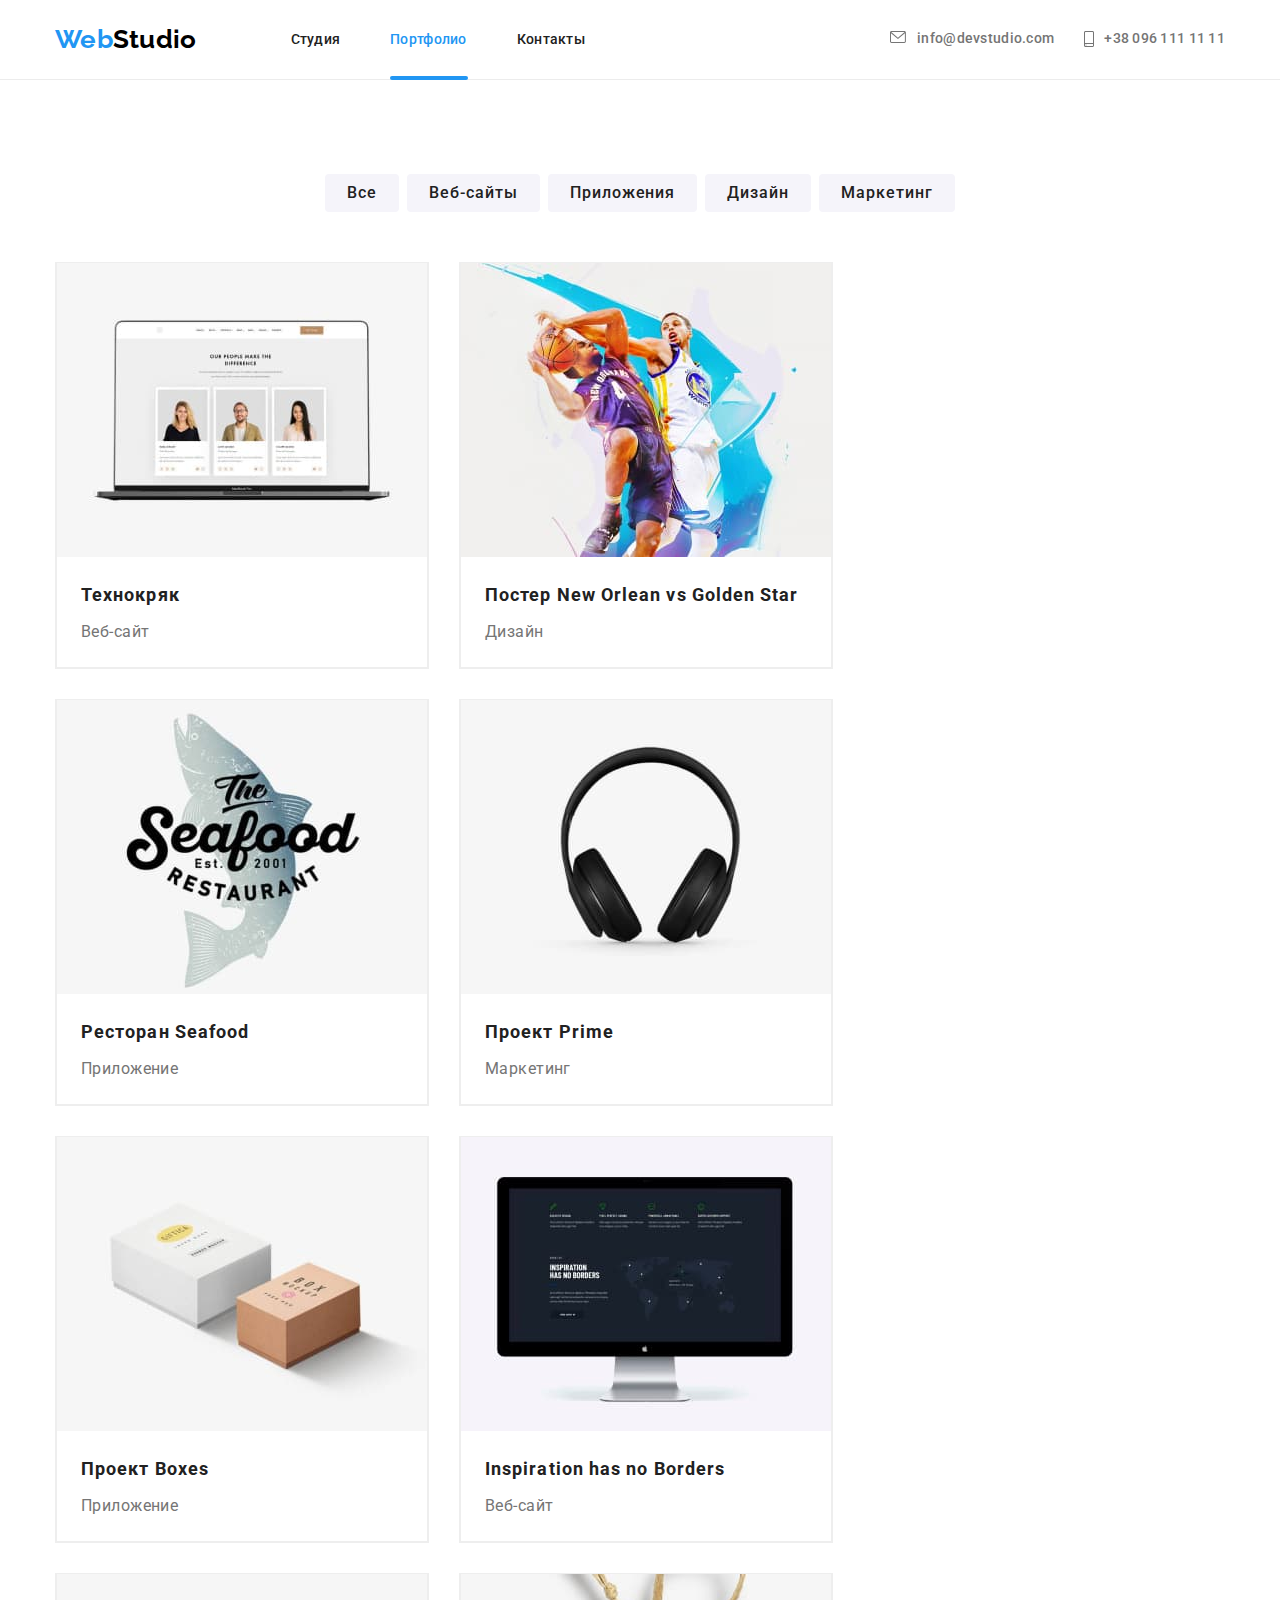
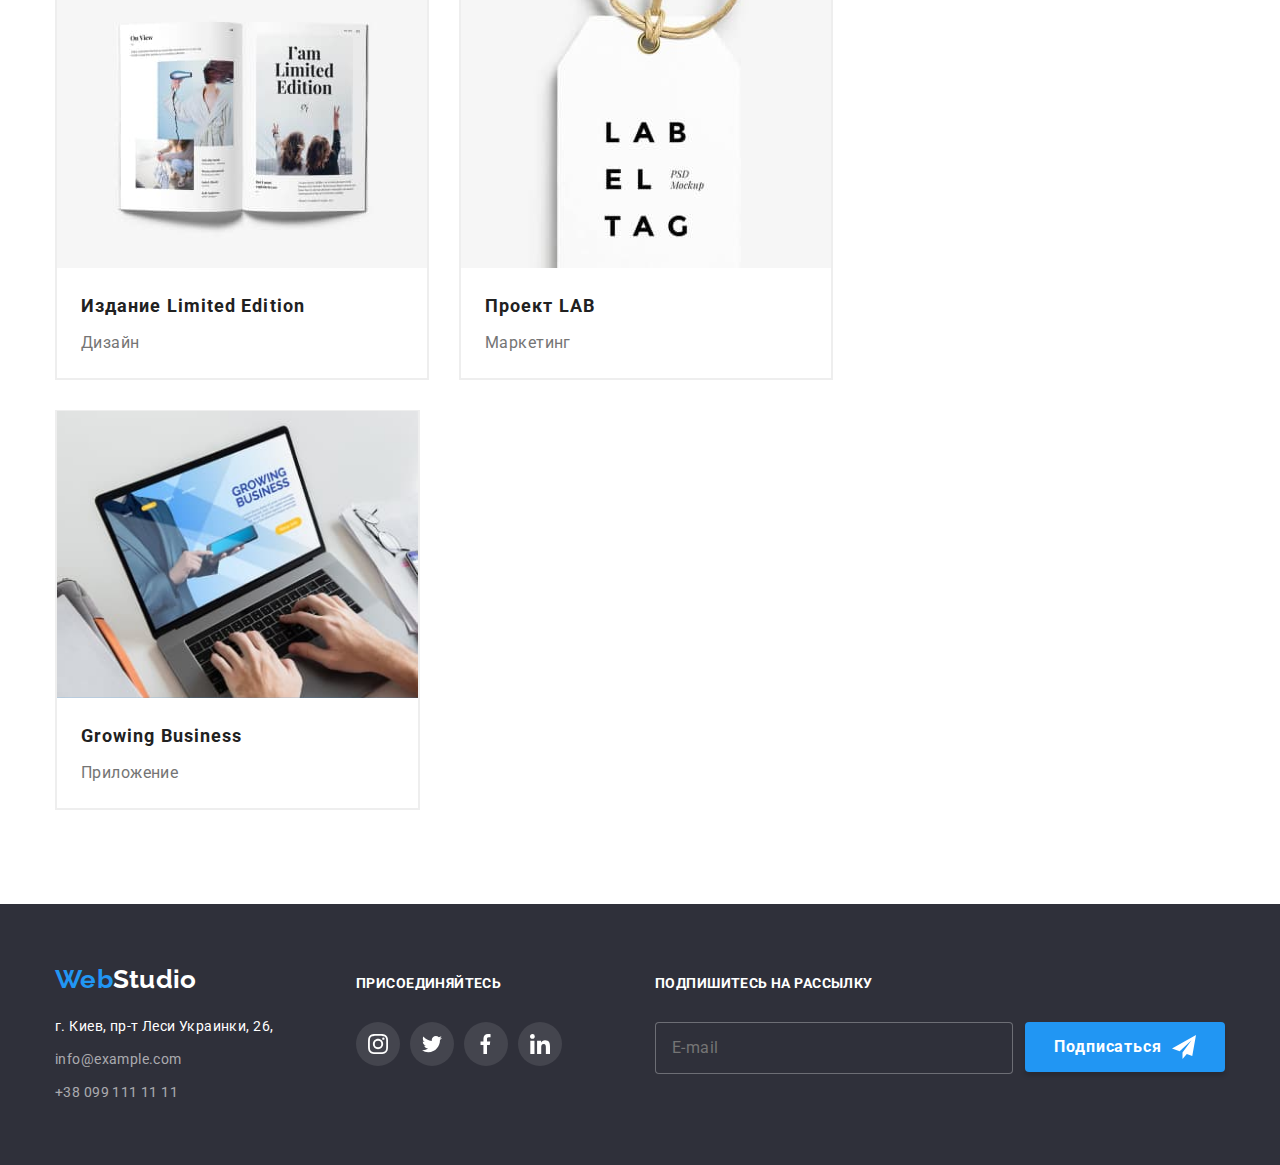
==== portfolio.html @ 6a8f2442 "HW7" ====
<!DOCTYPE html>
<html lang="ru">
  <head>
    <meta charset="UTF-8" />
    <meta http-equiv="X-UA-Compatible" content="IE=edge" />
    <meta name="viewport" content="width=device-width, initial-scale=1.0" />
    <title>Porfolio</title>
    <link rel="preconnect" href="https://fonts.gstatic.com" />
    <link
      href="https://fonts.googleapis.com/css2?family=Raleway:wght@700&family=Roboto:wght@400;500;700;900&display=swap"
      rel="stylesheet"
    />
    <link
      href="https://cdnjs.cloudflare.com/ajax/libs/modern-normalize/1.0.0/modern-normalize.min.css"
      rel="stylesheet"
    />
    <link rel="stylesheet" href="./css/style.css" />
  </head>
  <body>
    <!--шапка-->
    <header class="head">
      <div class="container main-nav">
        <nav class="nav">
          <a href="index.html" class="link">
            <span class="link-web">Web</span
            ><span class="link-studio">Studio</span></a
          >
          <ul class="site-nav">
            <li class="item">
              <a href="./index.html" class="list-link">Студия</a>
            </li>
            <li class="item">
              <a href="./portfolio.html" class="list-link current decor-portfolio">Портфолио</a>
            </li>
            <li class="item"><a href="" class="list-link">Контакты</a></li>
          </ul>
        </nav>
        <ul class="list-connection">
          <li class="list-item">
            <a href="mailto:info@devstudio.com" class="list-mail"
              ><svg class="icon-mail" width="16" height="12">
                <use href="./img/icons.svg#icon-mail"></use>
                </svg>info@devstudio.com
            </a>
          </li>
          <li class="list-item">
            <a href="tel:+380961111111" class="list-tel">
              <svg class="icon-tel" width="10" height="16">
                <use href="./img/icons.svg#icon-tel"></use>
              </svg>
              +38 096 111 11 11</a
            >
          </li>
        </ul>
      </div>
    </header>

    <main>
      <!--Услуги-->
      <section class="portfolio">
        <div class="container buttons">
          <h1 class="visually-hidden">Перечень услуг</h1>
          <ul class="portfolio-list">
            <li class="portfolio-button">
              <button type="button" class="button secondary">Все</button>
            </li>
            <li class="portfolio-button">
              <button type="button" class="button secondary">Веб-сайты</button>
            </li>
            <li class="portfolio-button">
              <button type="button" class="button secondary">Приложения</button>
            </li>
            <li class="portfolio-button">
              <button type="button" class="button secondary">Дизайн</button>
            </li>
            <li class="portfolio-button">
              <button type="button" class="button secondary">Маркетинг</button>
            </li>
          </ul>

          <h1 class="visually-hidden">Портфолио работ</h1>
          <ul class="portfolio-gallery">
            <li class="portfolio-img">
              <article class="portfolio-thumb magic">
                <div class="img-thumb">
                  <a  href="">
                    
                  <div class="overlay">
                  <p class="magic-text">Технокряк это современная площадка распространения коронавируса. Компании используют эту платформу для цифрового шпионажа и атак на защищённые сервера конкурентов.</p>
                </div>
                
                    <img
                      src="./img_portfolio/img.jpg"
                      width="370"
                      height="294"
                      alt="Технокряк"
                    />
                  </div>   
                <div class="img-content">
                  <h2 class="portfolio-title">Технокряк</h2>
                  <p class="portfolio-text">Веб-сайт</p>
                </div>
                </a>
                
              </article>
            </li>

            <li class="portfolio-img">
              <article class="portfolio-thumb magic">
                <div class="img-thumb">
                  <a href="">
                    <div class="overlay">
                    <p class="magic-text">Технокряк это современная площадка распространения коронавируса. Компании используют эту платформу для цифрового шпионажа и атак на защищённые сервера конкурентов.</p>
                  </div>
                  
                    <img
                      src="./img_portfolio/Group1.jpg"
                      width="370"
                      height="294"
                      alt="Постер New Orlean vs Golden Star"
                  />
                </div>

                <div class="img-content">
                  <h2 class="portfolio-title">
                    Постер New Orlean vs Golden Star
                  </h2>
                  <p class="portfolio-text">Дизайн</p>
                </div>
              </a>
              </article>
            </li>

            <li class="portfolio-img">
              <article class="portfolio-thumb magic">
                <div class="img-thumb">
                  <a href=""
                    >
                  <div class="overlay">
                    <p class="magic-text">Технокряк это современная площадка распространения коронавируса. Компании используют эту платформу для цифрового шпионажа и атак на защищённые сервера конкурентов.</p>
                  </div>
                  <img
                      src="./img_portfolio/Group2.jpg"
                      width="370"
                      height="294"
                      alt="Ресторан Seafood"
                  />
                </div>

                <div class="img-content">
                  <h2 class="portfolio-title">Ресторан Seafood</h2>
                  <p class="portfolio-text">Приложение</p>
                </div>
              </a>
              </article>
            </li>

            <li class="portfolio-img">
              <article class="portfolio-thumb magic">
                <div class="img-thumb">
                  <a href=""
                    >
                  <div class="overlay">
                    <p class="magic-text">Технокряк это современная площадка распространения коронавируса. Компании используют эту платформу для цифрового шпионажа и атак на защищённые сервера конкурентов.</p>
                  </div>
                  <img
                      src="./img_portfolio/Group3.jpg"
                      width="370"
                      height="294"
                      alt="Проект Prime"
                  />
                </div>

                <div class="img-content">
                  <h2 class="portfolio-title">Проект Prime</h2>
                  <p class="portfolio-text">Маркетинг</p>
                </div>
              </a>
              </article>
            </li>

            <li class="portfolio-img">
              <article class="portfolio-thumb magic">
                <div class="img-thumb">
                  <a href=""
                    >
                  <div class="overlay">
                    <p class="magic-text">Технокряк это современная площадка распространения коронавируса. Компании используют эту платформу для цифрового шпионажа и атак на защищённые сервера конкурентов.</p>
                  </div>
                  <img
                      src="./img_portfolio/Group4.jpg"
                      width="370"
                      height="294"
                      alt="Проект Boxes"
                  />
                </div>

                <div class="img-content">
                  <h2 class="portfolio-title">Проект Boxes</h2>
                  <p class="portfolio-text">Приложение</p>
                </div>
              </a>
              </article>
            </li>

            <li class="portfolio-img">
              <article class="portfolio-thumb magic">
                <div class="img-thumb">
                  <a href=""
                    >
                  <div class="overlay">
                    <p class="magic-text">Технокряк это современная площадка распространения коронавируса. Компании используют эту платформу для цифрового шпионажа и атак на защищённые сервера конкурентов.</p>
                  </div>
                  <img
                      src="./img_portfolio/Group5.jpg"
                      width="370"
                      height="294"
                      alt="Inspiration has no Borders"
                  />
                </div>

                <div class="img-content">
                  <h2 class="portfolio-title">Inspiration has no Borders</h2>
                  <p class="portfolio-text">Веб-сайт</p>
                </div>
              </a>
              </article>
            </li>

            <li class="portfolio-img">
              <article class="portfolio-thumb magic">
                <div class="img-thumb">
                  <a href=""
                    >
                  <div class="overlay">
                    <p class="magic-text">Технокряк это современная площадка распространения коронавируса. Компании используют эту платформу для цифрового шпионажа и атак на защищённые сервера конкурентов.</p>
                  </div>
                  <img
                      src="./img_portfolio/Group6.jpg"
                      width="370"
                      height="294"
                      alt="Издание Limited Edition"
                  />
                </div>

                <div class="img-content">
                  <h2 class="portfolio-title">Издание Limited Edition</h2>
                  <p class="portfolio-text">Дизайн</p>
                </div>
              </a>
              </article>
            </li>

            <li class="portfolio-img">
              <article class="portfolio-thumb magic">
                <div class="img-thumb">
                  <a href=""
                    >
                  <div class="overlay">
                    <p class="magic-text">Технокряк это современная площадка распространения коронавируса. Компании используют эту платформу для цифрового шпионажа и атак на защищённые сервера конкурентов.</p>
                  </div>
                  <img
                      src="./img_portfolio/Group7.jpg"
                      width="370"
                      height="294"
                      alt="Проект LAB"
                  />
                </div>

                <div class="img-content">
                  <h2 class="portfolio-title">Проект LAB</h2>
                  <p class="portfolio-text">Маркетинг</p>
                </div>
              </a>
              </article>
            </li>

            <li class="portfolio-img">
              <article class="portfolio-thumb magic">
                <div class="img-thumb">
                  <a href=""
                    >
                  <div class="overlay">
                    <p class="magic-text">Технокряк это современная площадка распространения коронавируса. Компании используют эту платформу для цифрового шпионажа и атак на защищённые сервера конкурентов.</p>
                  </div>
                  <img
                      src="./img_portfolio/Group8.jpg"
                      width="361"
                      height="294"
                      alt="Growing Busines"
                  />
                </div>

                <div class="img-content">
                  <h2 class="portfolio-title">Growing Business</h2>
                  <p class="portfolio-text">Приложение</p>
                </div>
              </a>
              </article>
            </li>
          </ul>
        </div>
      </section>
    </main>

    <!--Подвал-->
    <footer class="footer-block">
      <div class="container container-items">
        <div class="adress-container">
          <a href="index.html" class="footer-link"
            ><span class="link-web">Web</span
            ><span class="studio-link">Studio</span></a
          >
          <address class="studio-adress">
            <a href="https://goo.gl/maps/t3vYdP8dUAn3NgiE9" class="location"
              >г. Киев, пр-т Леси Украинки, 26,</a
            >
            <ul class="footer-list">
              <li>
                <a href="mailto:info@example.com" class="mail-list"
                  >info@example.com</a
                >
              </li>
              <li>
                <a href="tel:+380991111111" class="tel-list"
                  >+38 099 111 11 11</a
                >
              </li>
            </ul>
          </address>
        </div>

        <div class="footer-tale">
          <p class="footer-titel">присоединяйтесь</p>
          <ul class="social-footer">
            <li class="footer-item">
              <a
                href=""
                aria-label="Instagram"
                target="_blank"
                rel="nooconer norefferer"
                class="footer-icon"
              >
                <svg class="icon-f">
                  <use href="./img/icons.svg#icon-instagram"></use>
                </svg>
              </a>
            </li>
            <li class="footer-item">
              <a
                href=""
                aria-label="Twitter"
                target="_blank"
                rel="noopener norefferer"
                class="footer-icon"
              >
                <svg class="icon-f">
                  <use href="./img/icons.svg#icon-twitter"></use>
                </svg>
              </a>
            </li>
            <li class="footer-item">
              <a
                href=""
                aria-label="Facebook"
                target="_blank"
                rel="noopener norefferer"
                class="footer-icon"
              >
                <svg class="icon-f">
                  <use href="./img/icons.svg#icon-fb"></use>
                </svg>
              </a>
            </li>
            <li class="footer-item">
              <a
                href=""
                aria-label="Linkedin"
                target="_blank"
                rel="noopener norefferer"
                class="footer-icon"
              >
                <svg class="icon-f">
                  <use href="./img/icons.svg#icon-linkedin"></use>
                </svg>
              </a>
            </li>
          </ul>
        </div>

        <div class="subscription">
          <form>
            <p class="footer-titel">Подпишитесь на рассылку</p>
            <div class="label-footer">
              <label>
                <input
                  class="email-type"
                  type="email"
                  name="email"
                  placeholder="E-mail"
                />
              </label>

              <button type="button" class="subscription-button">
                Подписаться
                <svg class="subscription-icon" width="24" height="24">
                  <use href="./img/icons.svg#icon-send"></use>
                </svg>
              </button>
            </div>
          </form>
        </div>
      </div>
    </footer>
  </body>
</html>
---- css/style.css ----
/*основной цвет: #757575 */
/*вторичный цвет: #212121 */
/*акцент: #2196f3 */
/*белый: #fff */
/*основной цвет фона: #e5e5e5 */
/*вторичный цвет фона: #F5F4FA */
/*цвет логотипа: #000 */
/* фон секции героя: #2F303A */
/* цвет граниы хедера: #ECECEC */
/* цвет рамочки подписи в порфолио: #EEEEEE */
/* прозрачный цвет фона: #C4C4C4 */
/* цвет иконок шапки: #757575 */
/* фон иконок: #F5F4FA */
/* цвет иконок: #AFB1B8 */
/* фон для новой задачи */

:root {
  --primary-text-color: #757575;
  --title-text-color: #212121;
  --accent-color: #2196f3;
  --primary-white-color: #fff;
  --primary-bg-color: #e5e5e5;
  --secondary-bg-color: #f5f4fa;
  --logo-color: #000;
  --hero-bg-color: #2f303a;
  --header-border-color: #ececec;
  --portfolio-border-color: #eeeeee;
  --hero-bg-alfa-color: #c4c4c4;
  --icon-color-header: #757575;
  --icon-bg-color: #f5f4fa;
  --icon-color: #afb1b8;
  --bg-hero-second: #c4c4c4;
}

/* основные */

html {
  box-sizing: inherit;
}

*,
*::before,
*::after {
  box-sizing: border-box;
}

body {
  font-family: "Roboto", sans-serif;
  font-weight: 400;
  font-size: 14px;
  line-height: 1.71;
  letter-spacing: 0.03em;
  color: var(--primary-text-color);
}

ul {
  margin: 0;
  padding: 0;
  list-style: none;
}

a {
  text-decoration: none;
}

h1,
h2,
h3,
p {
  margin: 0;
  padding: 0;
}

img {
  display: block;
  max-width: 100%;
  height: auto;
}

.container {
  width: 1200px;
  margin-left: auto;
  margin-right: auto;
  padding-left: 15px;
  padding-right: 15px;
  /* outline: 2px solid purple; */
}

.item .list-link {
  padding-left: 0;
}

.list-link {
  padding: 32px 0;
  color: inherit;
  font-weight: 500;
  line-height: 1.14;
  letter-spacing: 0.02em;
  color: var(--title-text-color);
  transition-duration: 250ms;
  transition-timing-function: cubic-bezier(0.4, 0, 0.2, 1);
}

.site-nav .item + .item {
  margin-left: 50px;
}

.link {
  color: inherit;
  font-weight: 500;
  line-height: 1.14;
  letter-spacing: 0.02em;
  color: var(--title-text-color);
  display: inline-block;
  padding: 24px 0;
  margin-right: 94px;
}

.site-nav {
  display: flex;
  align-items: center;
}

.list-connection {
  display: inline-flex;
  margin-left: auto;
  align-items: center;
}

.button {
  font-weight: 700;
  font-size: 16px;
  line-height: 1.87;
  letter-spacing: 0.06em;
  color: var(--primary-white-color);
  background-color: var(--accent-color);
  cursor: pointer;
}

/* шапка */

.head {
  border-bottom: 1px solid var(--header-border-color);
  background-color: var(--primary-white-color);
}

.main-nav {
  display: flex;
  align-items: center;
}

.nav {
  display: flex;
}

.link-web {
  font-family: "Raleway", sans-serif;
  font-weight: 700;
  font-size: 26px;
  line-height: 1.19;
  color: var(--accent-color);
}

.link-studio {
  font-family: "Raleway", sans-serif;
  font-weight: 700;
  font-size: 26px;
  line-height: 1.19;
  color: var(--logo-color);
}

.studio-link {
  font-family: "Raleway", sans-serif;
  font-weight: 700;
  font-size: 26px;
  line-height: 1.19;
  color: var(--primary-white-color);
}

.list-item a:hover,
.list-item a:focus,
.list-item a:hover,
.list-item a:focus,
.list-connection :hover .icon-mail,
.list-connection :focus .icon-mail,
.list-connection :hover .icon-tel,
.list-connection :focus .icon-tel,
.site-nav a:hover,
.site-nav a:focus,
.studio-adress :hover,
.studio-adress :focus,
.footer-link a:hover,
.footer-link a:focus,
.footer-list a:hover,
.footer-list a:focus {
  color: var(--accent-color);
  fill: currentColor;
}

.site-nav .current {
  color: var(--accent-color);
  position: relative;
}

.decor::after {
  display: block;
  content: "";
  width: 48px;
  height: 4px;
  border-radius: 2px;
  background-color: currentColor;
  position: absolute;
  top: 77px;
}

.list-item {
  align-items: center;
  display: inline-flex;
}

.icon-mail {
  margin-right: 11px;
  fill: var(--icon-color-header);
  justify-content: center;
  transition-duration: 250ms;
  transition-timing-function: cubic-bezier(0.4, 0, 0.2, 1);
}

.icon-tel {
  margin-left: 30px;
  margin-right: 10px;
  fill: var(--icon-color-header);
  justify-content: center;
  transition-duration: 250ms;
  transition-timing-function: cubic-bezier(0.4, 0, 0.2, 1);
}

.list-mail,
.list-tel {
  font-weight: 500;
  line-height: 1.14;
  letter-spacing: 0.02em;
  color: var(--primary-text-color);
  display: flex;
  transition-duration: 250ms;
  transition-timing-function: cubic-bezier(0.4, 0, 0.2, 1);
}

/* герой */

.decision {
  margin: auto;
  text-align: center;
  padding-bottom: 200px;
  padding-top: 200px;
  max-width: 1600px;
}

.hero-foto {
  background-image: linear-gradient(
      rgba(47, 48, 58, 0.4),
      rgba(47, 48, 58, 0.4)
    ),
    url(../img/hero.png);
  background-repeat: no-repeat;
  background-position: center;
  background-size: cover;
  background-color: var(--bg-hero-second);
}

.hero-titel {
  font-size: 44px;
  line-height: 1.36;
  letter-spacing: 0.06em;
  text-transform: uppercase;
  color: var(--primary-white-color);
  font-weight: 900;
  margin-bottom: 30px;
  max-width: 696px;
  margin-left: auto;
  margin-right: auto;
}

.primary {
  display: inline-block;
  border-radius: 4px;
  min-width: 200px;
  padding: 10px 32px;
  border: none;
}

/* Наши положительные качества*/

section {
  padding-bottom: 94px;
  padding-top: 94px;
}

.punct-image {
  width: 70px;
  height: 70px;
}

.image-box {
  margin-bottom: 30px;
  width: 270px;
  height: 120px;
  background-color: var(--icon-bg-color);
  border-radius: 4px;
}
.astronaut,
.computer,
.time,
.sputnic {
  background-repeat: no-repeat;
  background-position: center;
}

.sputnic {
  background-image: url(../img/sputnic.png);
}
.time {
  background-image: url(../img/time.png);
}

.computer {
  background-image: url(../img/computer.png);
}

.astronaut {
  background-image: url(../img/astronaut.png);
}

.qualities {
  padding-bottom: 0px;
}

.visually-hidden {
  position: absolute !important;
  clip: rect(1px 1px 1px 1px);
  clip: rect(1px, 1px, 1px, 1px);
  padding: 0 !important;
  border: 0 !important;
  height: 1px !important;
  width: 1px !important;
  overflow: hidden;
}

.list-title {
  font-weight: 700;
  font-size: 14px;
  line-height: 1.4;
  text-transform: uppercase;
  color: var(--title-text-color);
  padding-top: 0;
  padding-bottom: 10px;
}

.list-text {
  margin: 0;
  padding: 0;
}
.list-puncts {
  padding: 0;
  margin: 0;

  display: flex;
  flex-wrap: wrap;

  margin-right: -30px;
}

.list-puncts > .punct {
  flex-basis: calc(100% / 4 - 30px);
  margin-right: 30px;
}

/* Чем мы занимаемся */

.gallery {
  padding-top: 83px;
}

.list-ability {
  padding: 0;
  margin: 0;

  display: flex;
  flex-wrap: nowrap;
}

.ability-img:not(:last-child) {
  margin-right: 30px;
}

.label {
  position: relative;
}

.label-item {
  display: inline-flex;
  width: 370px;
  height: 70px;
  background-color: rgba(47, 48, 58, 0.8);
  position: absolute;
  top: 224px;
  justify-content: center;
  align-items: center;
}

.label-text {
  font-weight: 700;
  font-size: 14px;
  line-height: 1.14;
  text-align: center;
  text-transform: uppercase;
  color: var(--primary-white-color);
}

/* Наша команда */

.teem {
  background-color: var(--secondary-bg-color);
}

.person {
  box-shadow: 0px 1px 3px rgba(0, 0, 0, 0.12), 0px 1px 1px rgba(0, 0, 0, 0.14),
    0px 2px 1px rgba(0, 0, 0, 0.2);
  border-radius: 0px 0px 4px 4px;
}

.list-person {
  background-color: var(--primary-white-color);
  padding-top: 30px;
  padding-bottom: 30px;
  text-align: center;
}

.social-icons-item {
  display: inline-flex;
}
.social-icons .icon {
  width: 20px;
  height: 20px;
  fill: var(--icon-color);
  transition-duration: 250ms;
  transition-timing-function: cubic-bezier(0.4, 0, 0.2, 1);
}

.social-icons-link {
  display: flex;
  width: 44px;
  height: 44px;
  justify-content: center;
  align-items: center;
  border-radius: 50%;
  background-color: var(--primary-white-color);
  transition-duration: 250ms;
  transition-timing-function: cubic-bezier(0.4, 0, 0.2, 1);
}

.social-icons-item:not(:last-child) {
  margin-right: 10px;
}

.social-icons-link:hover,
.social-icons-link:focus {
  background-color: var(--accent-color);
  border: 50%;
}

.social-icons-link:hover .icon,
.social-icons-link:focus .icon {
  fill: var(--primary-white-color);
}

.ability,
.comunity {
  font-weight: 700;
  font-size: 36px;
  line-height: 1.17;
  text-align: center;
  color: var(--title-text-color);
  margin-bottom: 50px;
  padding-top: 0;
}

.name {
  font-weight: 500;
  font-size: 16px;
  line-height: 1.19;
  color: var(--title-text-color);
  padding-bottom: 10px;
}
.profession {
  font-size: 16px;
  line-height: 1.19;
  text-align: center;
  padding-bottom: 16px;
}

.list-teem {
  padding: 0;
  margin: 0;

  display: flex;
  flex-wrap: wrap;

  margin-right: -30px;
}

.list-teem > .person {
  flex-basis: calc(100% / 4 - 30px);
  margin-right: 30px;
}

/* Клиенты */

.clients-titel {
  font-weight: 700;
  font-size: 36px;
  line-height: 1.17;
  text-align: center;
  color: var(--title-text-color);
  margin-bottom: 50px;
}

.clients {
  margin: 0;
  padding: 0;
  display: flex;
  flex-wrap: wrap;
  margin-top: -30px;
  margin-left: -30px;
}

.clients-thumb {
  display: flex;
  justify-content: center;
  align-items: center;
  border: 1px solid var(--icon-color);
  border-radius: 4px;
  height: 90px;
  width: 170px;
  color: var(--icon-color);
  transition-duration: 250ms;
  transition-timing-function: cubic-bezier(0.4, 0, 0.2, 1);
}

.client-icon {
  display: flex;
  fill: currentColor;
}

.clients > .clients-item {
  flex-basis: calc(100% / 6-30px);
  margin-top: 30px;
  margin-left: 30px;
}

.clients-item a:hover,
.clients-item a:focus {
  color: var(--accent-color);
  border: 1px solid var(--accent-color);
}

/* подвал */

footer {
  background-color: var(--hero-bg-color);
}
.container-item {
  display: inline-flex;
  flex-wrap: nowrap;
}

.label-footer {
  display: flex;
}

.footer-block .container {
  padding-bottom: 60px;
  padding-top: 60px;
  display: flex;
}

.footer-tale {
  padding-top: 12px;
  margin-right: 93px;
}

.footer-link {
  color: inherit;
  font-weight: 500;
  line-height: 1.14;
  letter-spacing: 0.02em;
  color: var(--title-text-color);
  margin-bottom: 20px;
  display: inline-block;
}

.adress-container {
  margin: 0;
  padding: 0;
  margin-right: 70px;
}

.location {
  display: block;
  font-style: normal;
  color: var(--primary-white-color);
  font-weight: 400;
  margin-bottom: 9px;
  transition-duration: 250ms;
  transition-timing-function: cubic-bezier(0.4, 0, 0.2, 1);
}

.mail-list {
  width: 231px;
  margin-bottom: 9px;
}

.mail-list,
.tel-list {
  font-style: normal;
  color: rgba(255, 255, 255, 0.6);
  display: list-item;
  transition-duration: 250ms;
  transition-timing-function: cubic-bezier(0.4, 0, 0.2, 1);
}

.footer-list {
  padding-left: 0;
}

/* присоединяйтесь */

.footer-titel {
  font-weight: 700;
  font-size: 14px;
  line-height: 1.14;
  letter-spacing: 0.03em;
  text-transform: uppercase;
  color: var(--primary-white-color);
  margin-bottom: 30px;
}

/* иконки соц сетей в футeре */

.footer-icon .icon-f {
  width: 20px;
  height: 20px;
  fill: var(--icon-color);
  transition-duration: 250ms;
  transition-timing-function: cubic-bezier(0.4, 0, 0.2, 1);
}

.footer-icon {
  display: flex;
  width: 44px;
  height: 44px;
  justify-content: center;
  align-items: center;
  border-radius: 50%;
  background-color: rgba(255, 255, 255, 0.1);
  transition-duration: 250ms;
  transition-timing-function: cubic-bezier(0.4, 0, 0.2, 1);
}

.footer-item:not(:last-child) {
  margin-right: 10px;
}

.footer-icon:hover,
.footer-icon:focus {
  background-color: var(--accent-color);
  border: 50%;
}

.footer-icon:hover .icon,
.footer-icon:focus .icon {
  fill: var(--primary-white-color);
}

.footer-item .icon-f {
  fill: var(--primary-white-color);
}

.social-footer {
  display: flex;
}

/* Подписывайтесь */

.subscription {
  padding-top: 12px;
  margin: 0;
}

.email-type {
  padding: 15px 0px 15px 16px;
  width: 358px;

  font-size: 16px;
  line-height: 1.25;

  letter-spacing: 0.03em;
  margin-right: 12px;

  background-color: var(--hero-bg-color);
  border: 1px solid rgba(255, 255, 255, 0.3);
  box-shadow: drop-shadow(0px 4px 4px rgba(0, 0, 0, 0.15));
  border-radius: 4px;
  color: rgba(255, 255, 255, 0.6);
}

.subscription-button {
  padding: 0;
  margin: 0;
  width: 200px;
  height: 50px;

  font-weight: 700;
  font-size: 16px;
  line-height: 1.87px;
  letter-spacing: 0.06em;

  display: inline-flex;
  align-items: center;
  justify-content: center;

  color: var(--primary-white-color);
  background-color: var(--accent-color);
  box-shadow: 0px 4px 4px rgba(0, 0, 0, 0.15);
  border-radius: 4px;
  border: none;
}

.subscription-button > .subscription-icon {
  margin-left: 10px;
  fill: var(--primary-white-color);
}

/*  модальное окно */

.backdrop {
  position: fixed;
  top: 0%;
  left: 0%;
  width: 100%;
  height: 100%;
  transition-duration: 250ms;
  transition-timing-function: cubic-bezier(0.4, 0, 0.2, 1);
  background-color: rgba(0, 0, 0, 0.1);
  /* z-index: 1; */
}

.backdrop.is-hidden {
  visibility: none;
  opacity: 0;
  pointer-events: none;
}

.modal {
  position: absolute;
  top: 50%;
  left: 50%;
  transform: translate(-50%, -50%);

  min-width: 528px;
  min-height: 581px;
  /* padding: 15px; */

  background-color: var(--primary-white-color);
  border-radius: 4px;
  border: 1px solid rgba(0, 0, 0, 0.1);
}

.icon-x {
  position: absolute;
  left: 490px;
  top: 8px;
  border-radius: 50%;

  width: 30px;
  height: 30px;

  display: inline-flex;
  align-items: center;
  justify-content: center;

  background-color: var(--primary-white-color);
  border: 1px solid rgba(0, 0, 0, 0.1);

  transition-duration: 250ms;
  transition-timing-function: cubic-bezier(0.4, 0, 0.2, 1);
}

.icon-x:hover,
.icon-x:focus {
  fill: var(--accent-color);
}

form {
  margin: 0;
  padding: 0;
}

.form {
  width: 100%;
  height: 100%;
  padding-left: 41px;
  padding-bottom: 40px;
  padding-right: 39px;

  /* outline: 1px solid purple; */
}

.form-input {
  border: 1px solid rgba(33, 33, 33, 0.2);
  border-radius: 4px;
  transition-duration: 250ms;
  transition-timing-function: cubic-bezier(0.4, 0, 0.2, 1);
}

.form-textarea {
  resize: none;
}

.form-textarea:focus,
.form-textarea:hover,
.form-input:focus,
.form-input:hover {
  border: 1px solid var(--accent-color);
}
.form-icon:hover,
.form-icon:focus,
.form-input:focus ~ .form-icon,
.form-input:hover ~ .form-icon
/* .form-label:focus-within > .form-icon,
.form-label:hover-within > .form-icon*/ {
  fill: var(--accent-color);
}

.modal-field input {
  width: 438px;
  height: 40px;
  margin: 0;
  padding: 11px 12px 11px 42px;
  border: 1px solid rgba(33, 33, 33, 0.2);
  border-radius: 4px;
}

.modal-field textarea::placeholder {
  letter-spacing: 0.01em;
  /* padding-top: 12px;
  padding-left: 16px; */
  color: rgba(117, 117, 117, 0.5);
}

.modal-field textarea {
  width: 438px;
  height: 120px;
  border: 1px solid rgba(33, 33, 33, 0.2);
  border-radius: 4px;
  padding-top: 12px;
  padding-left: 16px;
}

.modal-field {
  font-size: 12px;
  line-height: 1.17;
  letter-spacing: 0.01em;
  color: var(--icon-color-header);
  border: none;
}

.modal-titel {
  font-weight: 700;
  font-size: 20px;
  line-height: 1.115;
  text-align: center;
  color: var(--title-text-color);
  margin-bottom: 12px;
  margin-top: 40px;
}

.form-name {
  display: flex;
  margin-bottom: 4px;
}

.last-field {
  display: flex;
  flex-direction: column;
}

.modal-field.comments {
  margin-bottom: 20px;
}

.modal-field {
  position: relative;
  display: flex;
  flex-direction: column;
  margin-bottom: 10px;
}

.modal-item {
  font-size: 12px;
  line-height: 1.17;
  letter-spacing: 0.01em;
  color: var(--icon-color-header);
  margin-bottom: 4px;
}

.modal-list {
  display: flex;
  flex-direction: column;
}

.icon-x .icon-close {
  display: flex;
  justify-content: center;
  text-align: center;
  cursor: pointer;
}

.form-icon {
  position: absolute;
  top: 50%;
  left: 12px;
  /* transform: translateY(-30%); */
  width: 18px;
  height: 18px;
  transition: fill 250ms cubic-bezier(0.4, 0, 0.2, 1);
  cursor: pointer;
}

.form-textarea:focus + .form-icon,
.form-textarea:not(:placeholder-shown) + .form-icon {
  appearance: none;
}

.checkbox {
  position: absolute !important;
  clip: rect(1px 1px 1px 1px);
  clip: rect(1px, 1px, 1px, 1px);
  padding: 0 !important;
  border: 0 !important;
  height: 1px !important;
  width: 1px !important;
  overflow: hidden;
}

.check-label {
  margin-bottom: 30px;
}

.checkbox-box {
  display: inline-block;
  justify-content: center;
  width: 16px;
  height: 15px;
  border: 1.5px solid var(--title-text-color);
  background-color: var(--primary-white-color);
  border-radius: 2px;
  margin-right: 9px;
  transition: background-color 250ms cubic-bezier(0.4, 0, 0.2, 1);
}

.checkbox:checked + .checkbox-box {
  background-color: var(--accent-color);
  border-color: var(--accent-color);
  background-image: url(../img/vector.svg);
  background-repeat: no-repeat;
  background-position: 50% 50%;
  background-size: contain;
  background-origin: border-box;
}

.checkbox-link {
  color: var(--accent-color);
  text-decoration: underline;
  margin-left: 6px;
}

.form button {
  margin: auto;
  width: 200px;
  height: 50px;
  background-color: var(--accent-color);

  font-weight: 700;
  font-size: 16px;
  line-height: 1.87;
  letter-spacing: 0.06em;

  display: flex;
  justify-content: center;
  align-items: center;
  border: none;
  box-shadow: 0px 4px 4px rgb(0 0 0 / 15%);
  border-radius: 4px;

  color: var(--primary-white-color);
}

/* Портфолио */

.decor-portfolio::after {
  display: block;
  content: "";
  width: 78px;
  height: 4px;
  position: absolute;
  top: 77px;
  border-radius: 2px;
  background-color: currentColor;
}

.portfolio-list {
  margin: 0;
  display: flex;
  margin-bottom: 50px;
  justify-content: center;
}

.portfolio-button:not(:last-child) {
  padding-right: 8px;
}
.secondary {
  padding: 6px 22px;
}

.portfolio-list .button {
  font-weight: 500;
  font-size: 16px;
  line-height: 1.62;
  color: var(--title-text-color);
  background-color: var(--secondary-bg-color);
  cursor: pointer;
  border-style: none;
  border-radius: 4px;
  transition-duration: 250ms;
  transition-timing-function: cubic-bezier(0.4, 0, 0.2, 1);
}

.portfolio-list button:focus,
.portfolio-list button:hover {
  background-color: var(--accent-color);
  color: var(--primary-white-color);
  box-shadow: 0px 1px 1px rgba(0, 0, 0, 0.12), 0px 4px 4px rgba(0, 0, 0, 0.06),
    1px 4px 6px rgba(0, 0, 0, 0.16);
}

.portfolio-title {
  font-weight: 700;
  font-size: 18px;
  line-height: 2;
  letter-spacing: 0.06em;
  color: var(--title-text-color);
  margin-bottom: 4px;
}

.portfolio-text {
  font-size: 16px;
  line-height: 1.88;
}

.portfolio-gallery {
  margin: 0;
  padding: 0;

  display: flex;
  flex-wrap: wrap;

  margin-top: -30px;
  margin-right: -30px;
}

.portfolio-gallery > .portfolio-img {
  flex-basis: calc((100%-3 * 30px) / 3 - 30px);
  margin-top: 30px;
  margin-right: 30px;
}

.portfolio-img:hover,
.portfolio-img:focus {
  cursor: pointer;
  box-shadow: 0px 1px 1px rgba(0, 0, 0, 0.12), 0px 4px 4px rgba(0, 0, 0, 0.06),
    1px 4px 6px rgba(0, 0, 0, 0.16);
  /* outline: 1px solid purple; */
}

.portfolio-img {
  border: 1px solid var(--portfolio-border-color);
  transition-duration: 250ms;
  transition-timing-function: cubic-bezier(0.4, 0, 0.2, 1);
}

.img-thumb {
  position: relative;
  overflow: hidden;
}

.overlay {
  content: "";
  position: absolute;
  top: 0;
  left: 0;

  width: 100%;
  height: 100%;

  background-color: rgba(33, 150, 243, 0.9);

  transform: translateY(100%);

  transition-duration: 250ms;
  transition-timing-function: cubic-bezier(0.4, 0, 0.2, 1);
}

.magic:hover .overlay {
  transform: translateY(0);
}

.magic-text {
  font-size: 18px;
  line-height: 1.56;
  padding: 64px 24px;
  color: var(--primary-white-color);
}

.img-content {
  position: relative;
  padding: 20px 24px;
  color: var(--primary-text-color);
}

.magic {
  transition: background-color 250ms cubic-bezier(0.4, 0, 0.2, 1)
    translateY(100%);
}

.portfolio-thumb {
  border-left: 1px solid var(--portfolio-border-color);
  border-right: 1px solid var(--portfolio-border-color);
  border-bottom: 1px solid var(--portfolio-border-color);
}
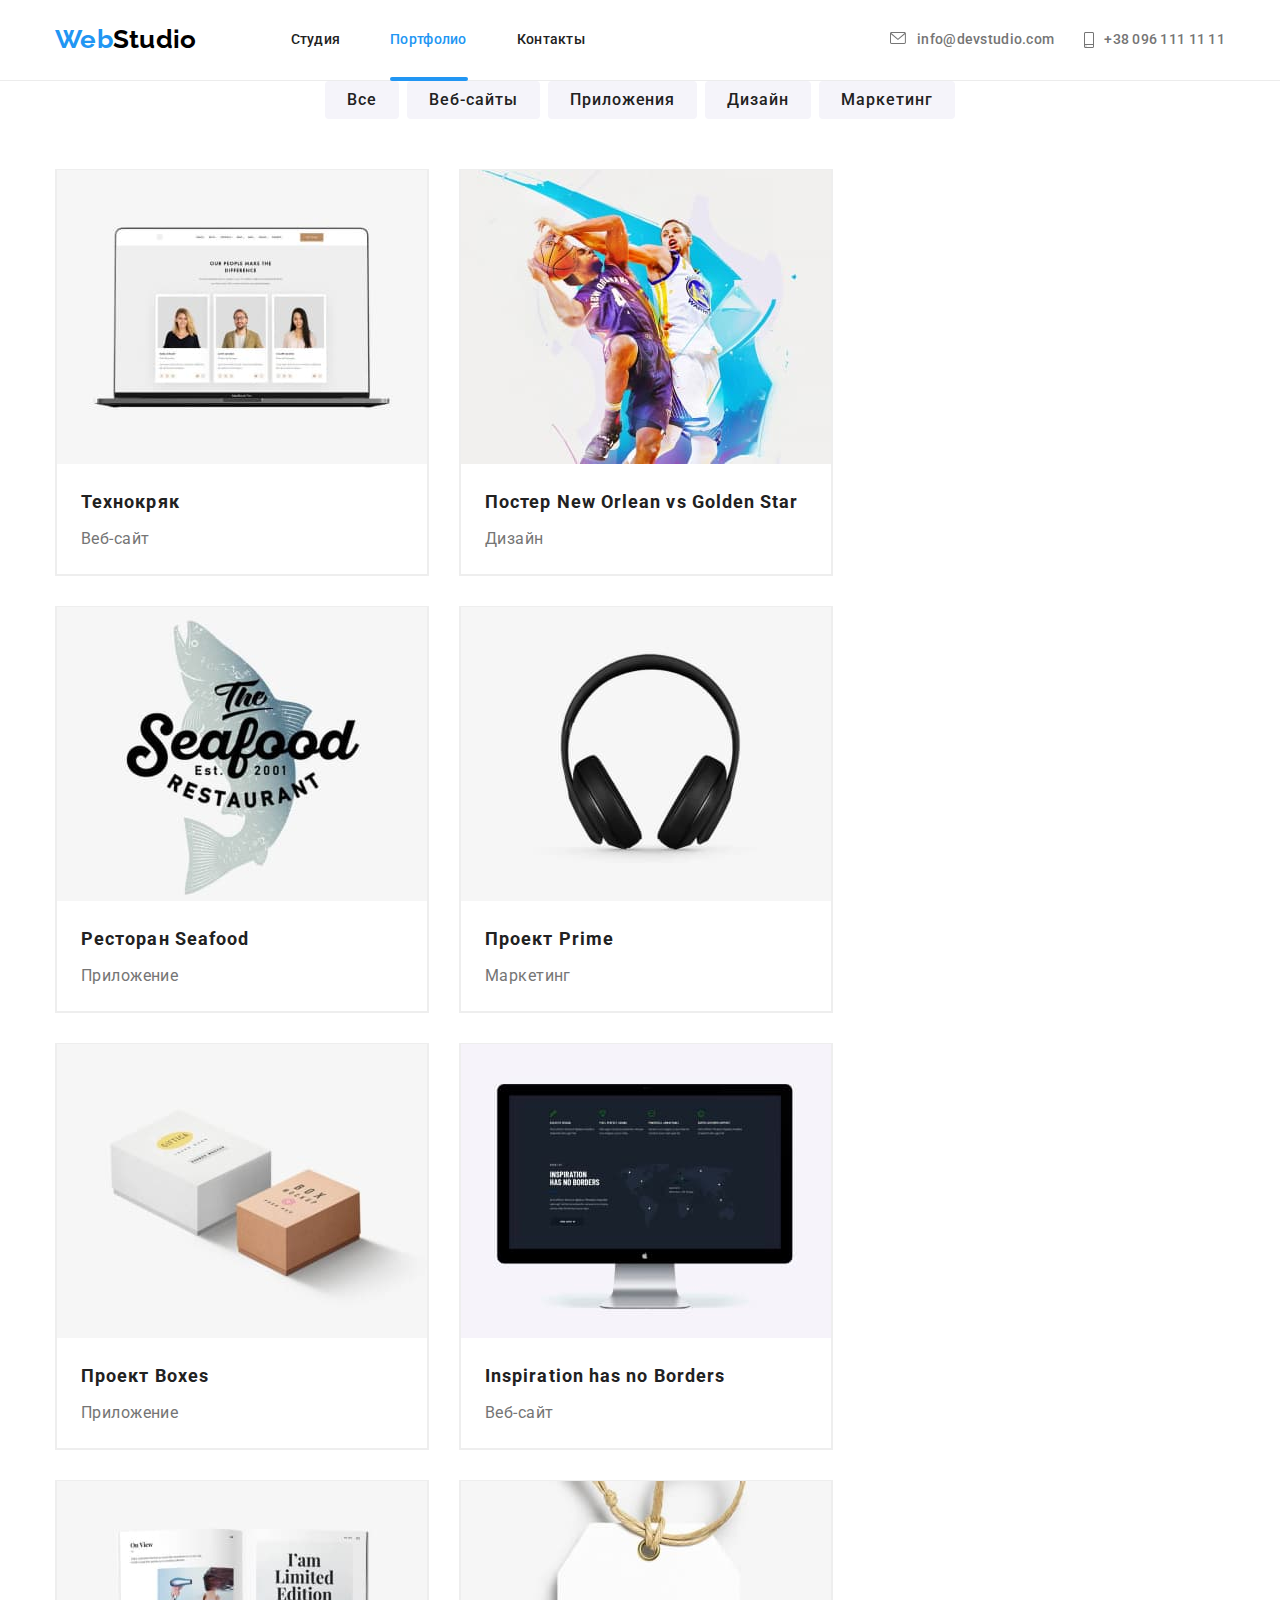
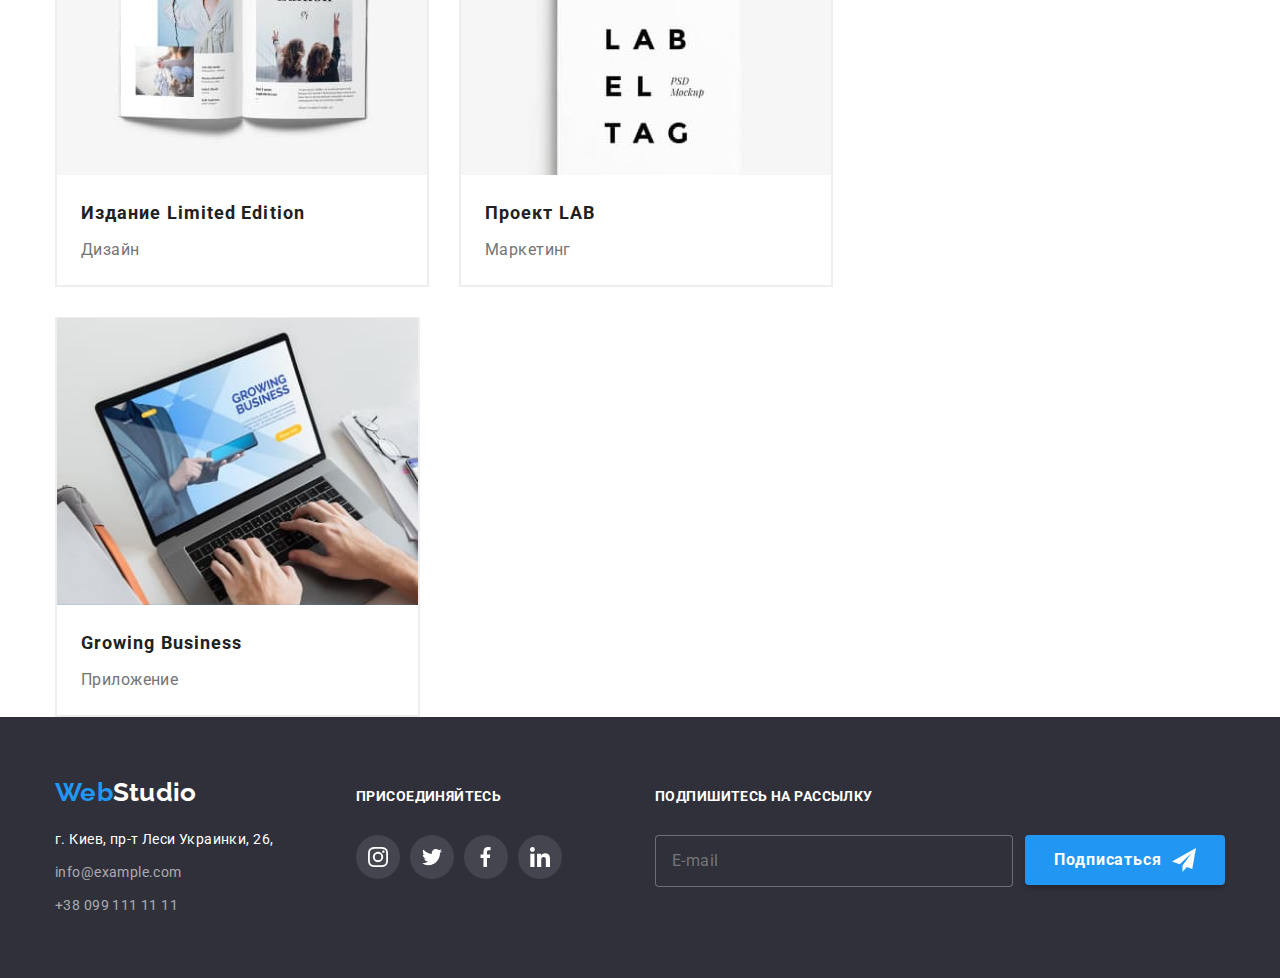
==== commit 7a282816: "переименовала классы" ====
--- a/portfolio.html
+++ b/portfolio.html
@@ -26,25 +26,25 @@
             ><span class="link-studio">Studio</span></a
           >
           <ul class="site-nav">
-            <li class="item">
-              <a href="./index.html" class="list-link">Студия</a>
-            </li>
-            <li class="item">
-              <a href="./portfolio.html" class="list-link current decor-portfolio">Портфолио</a>
-            </li>
-            <li class="item"><a href="" class="list-link">Контакты</a></li>
+            <li class="site-item">
+              <a href="./index.html" class="site-link">Студия</a>
+            </li>
+            <li class="site-item">
+              <a href="./portfolio.html" class="site-link decor-portfolio current">Портфолио</a>
+            </li>
+            <li class="site-item"><a href="" class="site-link">Контакты</a></li>
           </ul>
         </nav>
-        <ul class="list-connection">
-          <li class="list-item">
-            <a href="mailto:info@devstudio.com" class="list-mail"
+        <ul class="site-connection">
+          <li class="site-item">
+            <a href="mailto:info@devstudio.com" class="site-mail"
               ><svg class="icon-mail" width="16" height="12">
-                <use href="./img/icons.svg#icon-mail"></use>
-                </svg>info@devstudio.com
+                <use href="./img/icons.svg#icon-mail"></use></svg
+              >info@devstudio.com
             </a>
           </li>
-          <li class="list-item">
-            <a href="tel:+380961111111" class="list-tel">
+          <li class="site-item">
+            <a href="tel:+380961111111" class="site-tel">
               <svg class="icon-tel" width="10" height="16">
                 <use href="./img/icons.svg#icon-tel"></use>
               </svg>
@@ -84,10 +84,9 @@
               <article class="portfolio-thumb magic">
                 <div class="img-thumb">
                   <a  href="">
-                    
                   <div class="overlay">
                   <p class="magic-text">Технокряк это современная площадка распространения коронавируса. Компании используют эту платформу для цифрового шпионажа и атак на защищённые сервера конкурентов.</p>
-                </div>
+                  </div>
                 
                     <img
                       src="./img_portfolio/img.jpg"
@@ -95,7 +94,7 @@
                       height="294"
                       alt="Технокряк"
                     />
-                  </div>   
+                </div>   
                 <div class="img-content">
                   <h2 class="portfolio-title">Технокряк</h2>
                   <p class="portfolio-text">Веб-сайт</p>
@@ -127,7 +126,7 @@
                   </h2>
                   <p class="portfolio-text">Дизайн</p>
                 </div>
-              </a>
+                 </a>
               </article>
             </li>
 
@@ -305,24 +304,24 @@
 
     <!--Подвал-->
     <footer class="footer-block">
-      <div class="container container-items">
-        <div class="adress-container">
+      <div class="container">
+        <div class="container-adress">
           <a href="index.html" class="footer-link"
             ><span class="link-web">Web</span
             ><span class="studio-link">Studio</span></a
           >
-          <address class="studio-adress">
-            <a href="https://goo.gl/maps/t3vYdP8dUAn3NgiE9" class="location"
+          <address class="footer-adress">
+            <a href="https://goo.gl/maps/t3vYdP8dUAn3NgiE9" class="footer-location"
               >г. Киев, пр-т Леси Украинки, 26,</a
             >
             <ul class="footer-list">
               <li>
-                <a href="mailto:info@example.com" class="mail-list"
+                <a href="mailto:info@example.com" class="footer-mail"
                   >info@example.com</a
                 >
               </li>
               <li>
-                <a href="tel:+380991111111" class="tel-list"
+                <a href="tel:+380991111111" class="footer-tel"
                   >+38 099 111 11 11</a
                 >
               </li>
@@ -332,16 +331,16 @@
 
         <div class="footer-tale">
           <p class="footer-titel">присоединяйтесь</p>
-          <ul class="social-footer">
+          <ul class="footer-social">
             <li class="footer-item">
               <a
                 href=""
                 aria-label="Instagram"
                 target="_blank"
-                rel="nooconer norefferer"
+                rel="noopener norefferer"
                 class="footer-icon"
               >
-                <svg class="icon-f">
+                <svg class="footer-icon-item">
                   <use href="./img/icons.svg#icon-instagram"></use>
                 </svg>
               </a>
@@ -354,7 +353,7 @@
                 rel="noopener norefferer"
                 class="footer-icon"
               >
-                <svg class="icon-f">
+                <svg class="footer-icon-item">
                   <use href="./img/icons.svg#icon-twitter"></use>
                 </svg>
               </a>
@@ -367,7 +366,7 @@
                 rel="noopener norefferer"
                 class="footer-icon"
               >
-                <svg class="icon-f">
+                <svg class="footer-icon-item">
                   <use href="./img/icons.svg#icon-fb"></use>
                 </svg>
               </a>
@@ -380,7 +379,7 @@
                 rel="noopener norefferer"
                 class="footer-icon"
               >
-                <svg class="icon-f">
+                <svg class="footer-icon-item">
                   <use href="./img/icons.svg#icon-linkedin"></use>
                 </svg>
               </a>
@@ -391,7 +390,7 @@
         <div class="subscription">
           <form>
             <p class="footer-titel">Подпишитесь на рассылку</p>
-            <div class="label-footer">
+            <div class="footer-label">
               <label>
                 <input
                   class="email-type"
--- a/css/style.css
+++ b/css/style.css
@@ -86,11 +86,16 @@
   /* outline: 2px solid purple; */
 }
 
-.item .list-link {
+.section {
+  padding-bottom: 94px;
+  padding-top: 94px;
+}
+
+.site-item .site-link {
   padding-left: 0;
 }
 
-.list-link {
+.site-link {
   padding: 32px 0;
   color: inherit;
   font-weight: 500;
@@ -101,7 +106,7 @@
   transition-timing-function: cubic-bezier(0.4, 0, 0.2, 1);
 }
 
-.site-nav .item + .item {
+.site-nav .site-item + .site-item {
   margin-left: 50px;
 }
 
@@ -121,7 +126,7 @@
   align-items: center;
 }
 
-.list-connection {
+.site-connection {
   display: inline-flex;
   margin-left: auto;
   align-items: center;
@@ -177,18 +182,18 @@
   color: var(--primary-white-color);
 }
 
-.list-item a:hover,
-.list-item a:focus,
-.list-item a:hover,
-.list-item a:focus,
-.list-connection :hover .icon-mail,
-.list-connection :focus .icon-mail,
-.list-connection :hover .icon-tel,
-.list-connection :focus .icon-tel,
+.site-item a:hover,
+.site-item a:focus,
+.site-item a:hover,
+.site-item a:focus,
+.site-connection :hover .icon-mail,
+.site-connection :focus .icon-mail,
+.site-connection :hover .icon-tel,
+.site-connection :focus .icon-tel,
 .site-nav a:hover,
 .site-nav a:focus,
-.studio-adress :hover,
-.studio-adress :focus,
+.footer-adress :hover,
+.footer-adress :focus,
 .footer-link a:hover,
 .footer-link a:focus,
 .footer-list a:hover,
@@ -213,7 +218,7 @@
   top: 77px;
 }
 
-.list-item {
+.site-item {
   align-items: center;
   display: inline-flex;
 }
@@ -235,8 +240,8 @@
   transition-timing-function: cubic-bezier(0.4, 0, 0.2, 1);
 }
 
-.list-mail,
-.list-tel {
+.site-mail,
+.site-tel {
   font-weight: 500;
   line-height: 1.14;
   letter-spacing: 0.02em;
@@ -291,15 +296,11 @@
 
 /* Наши положительные качества*/
 
-section {
-  padding-bottom: 94px;
-  padding-top: 94px;
-}
-
-.punct-image {
+
+/* .punct-image {
   width: 70px;
   height: 70px;
-}
+} */
 
 .image-box {
   margin-bottom: 30px;
@@ -308,6 +309,7 @@
   background-color: var(--icon-bg-color);
   border-radius: 4px;
 }
+
 .astronaut,
 .computer,
 .time,
@@ -381,7 +383,7 @@
   padding-top: 83px;
 }
 
-.list-ability {
+.ability-list {
   padding: 0;
   margin: 0;
 
@@ -393,11 +395,11 @@
   margin-right: 30px;
 }
 
-.label {
+.ability-label {
   position: relative;
 }
 
-.label-item {
+.ability-item {
   display: inline-flex;
   width: 370px;
   height: 70px;
@@ -408,7 +410,7 @@
   align-items: center;
 }
 
-.label-text {
+.ability-text {
   font-weight: 700;
   font-size: 14px;
   line-height: 1.14;
@@ -419,21 +421,62 @@
 
 /* Наша команда */
 
+.ability,
+.comunity {
+  font-weight: 700;
+  font-size: 36px;
+  line-height: 1.17;
+  text-align: center;
+  color: var(--title-text-color);
+  margin-bottom: 50px;
+  padding-top: 0;
+}
+
 .teem {
   background-color: var(--secondary-bg-color);
 }
 
-.person {
+.teem-member {
   box-shadow: 0px 1px 3px rgba(0, 0, 0, 0.12), 0px 1px 1px rgba(0, 0, 0, 0.14),
     0px 2px 1px rgba(0, 0, 0, 0.2);
   border-radius: 0px 0px 4px 4px;
 }
 
-.list-person {
+.teem-person {
   background-color: var(--primary-white-color);
   padding-top: 30px;
   padding-bottom: 30px;
   text-align: center;
+}
+
+.teem-name {
+  font-weight: 500;
+  font-size: 16px;
+  line-height: 1.19;
+  color: var(--title-text-color);
+  padding-bottom: 10px;
+}
+
+.teem-profession {
+  font-size: 16px;
+  line-height: 1.19;
+  text-align: center;
+  padding-bottom: 16px;
+}
+
+.teem-list {
+  padding: 0;
+  margin: 0;
+
+  display: flex;
+  flex-wrap: wrap;
+
+  margin-right: -30px;
+}
+
+.teem-list > .teem-member {
+  flex-basis: calc(100% / 4 - 30px);
+  margin-right: 30px;
 }
 
 .social-icons-item {
@@ -474,58 +517,23 @@
   fill: var(--primary-white-color);
 }
 
-.ability,
-.comunity {
+/* Клиенты */
+
+.clients {
+  padding-bottom: 94px;
+  padding-top: 94px;
+}
+
+.clients-titel {
   font-weight: 700;
   font-size: 36px;
   line-height: 1.17;
   text-align: center;
   color: var(--title-text-color);
   margin-bottom: 50px;
-  padding-top: 0;
-}
-
-.name {
-  font-weight: 500;
-  font-size: 16px;
-  line-height: 1.19;
-  color: var(--title-text-color);
-  padding-bottom: 10px;
-}
-.profession {
-  font-size: 16px;
-  line-height: 1.19;
-  text-align: center;
-  padding-bottom: 16px;
-}
-
-.list-teem {
-  padding: 0;
-  margin: 0;
-
-  display: flex;
-  flex-wrap: wrap;
-
-  margin-right: -30px;
-}
-
-.list-teem > .person {
-  flex-basis: calc(100% / 4 - 30px);
-  margin-right: 30px;
-}
-
-/* Клиенты */
-
-.clients-titel {
-  font-weight: 700;
-  font-size: 36px;
-  line-height: 1.17;
-  text-align: center;
-  color: var(--title-text-color);
-  margin-bottom: 50px;
-}
-
-.clients {
+}
+
+.clients-list {
   margin: 0;
   padding: 0;
   display: flex;
@@ -552,7 +560,7 @@
   fill: currentColor;
 }
 
-.clients > .clients-item {
+.clients-list > .clients-item {
   flex-basis: calc(100% / 6-30px);
   margin-top: 30px;
   margin-left: 30px;
@@ -574,7 +582,7 @@
   flex-wrap: nowrap;
 }
 
-.label-footer {
+.footer-label {
   display: flex;
 }
 
@@ -599,13 +607,13 @@
   display: inline-block;
 }
 
-.adress-container {
+.container-adress {
   margin: 0;
   padding: 0;
   margin-right: 70px;
 }
 
-.location {
+.footer-location {
   display: block;
   font-style: normal;
   color: var(--primary-white-color);
@@ -615,13 +623,13 @@
   transition-timing-function: cubic-bezier(0.4, 0, 0.2, 1);
 }
 
-.mail-list {
+.footer-mail {
   width: 231px;
   margin-bottom: 9px;
 }
 
-.mail-list,
-.tel-list {
+.footer-mail,
+.footer-tel {
   font-style: normal;
   color: rgba(255, 255, 255, 0.6);
   display: list-item;
@@ -647,7 +655,7 @@
 
 /* иконки соц сетей в футeре */
 
-.footer-icon .icon-f {
+.footer-icon .footer-icon-item {
   width: 20px;
   height: 20px;
   fill: var(--icon-color);
@@ -677,16 +685,16 @@
   border: 50%;
 }
 
-.footer-icon:hover .icon,
-.footer-icon:focus .icon {
+.footer-icon:hover .footer-icon-item,
+.footer-icon:focus .footer-icon-item {
   fill: var(--primary-white-color);
 }
 
-.footer-item .icon-f {
+.footer-item .footer-icon-item {
   fill: var(--primary-white-color);
 }
 
-.social-footer {
+.footer-social {
   display: flex;
 }
 
@@ -836,9 +844,7 @@
 .form-icon:hover,
 .form-icon:focus,
 .form-input:focus ~ .form-icon,
-.form-input:hover ~ .form-icon
-/* .form-label:focus-within > .form-icon,
-.form-label:hover-within > .form-icon*/ {
+.form-input:hover ~ .form-icon {
   fill: var(--accent-color);
 }
 
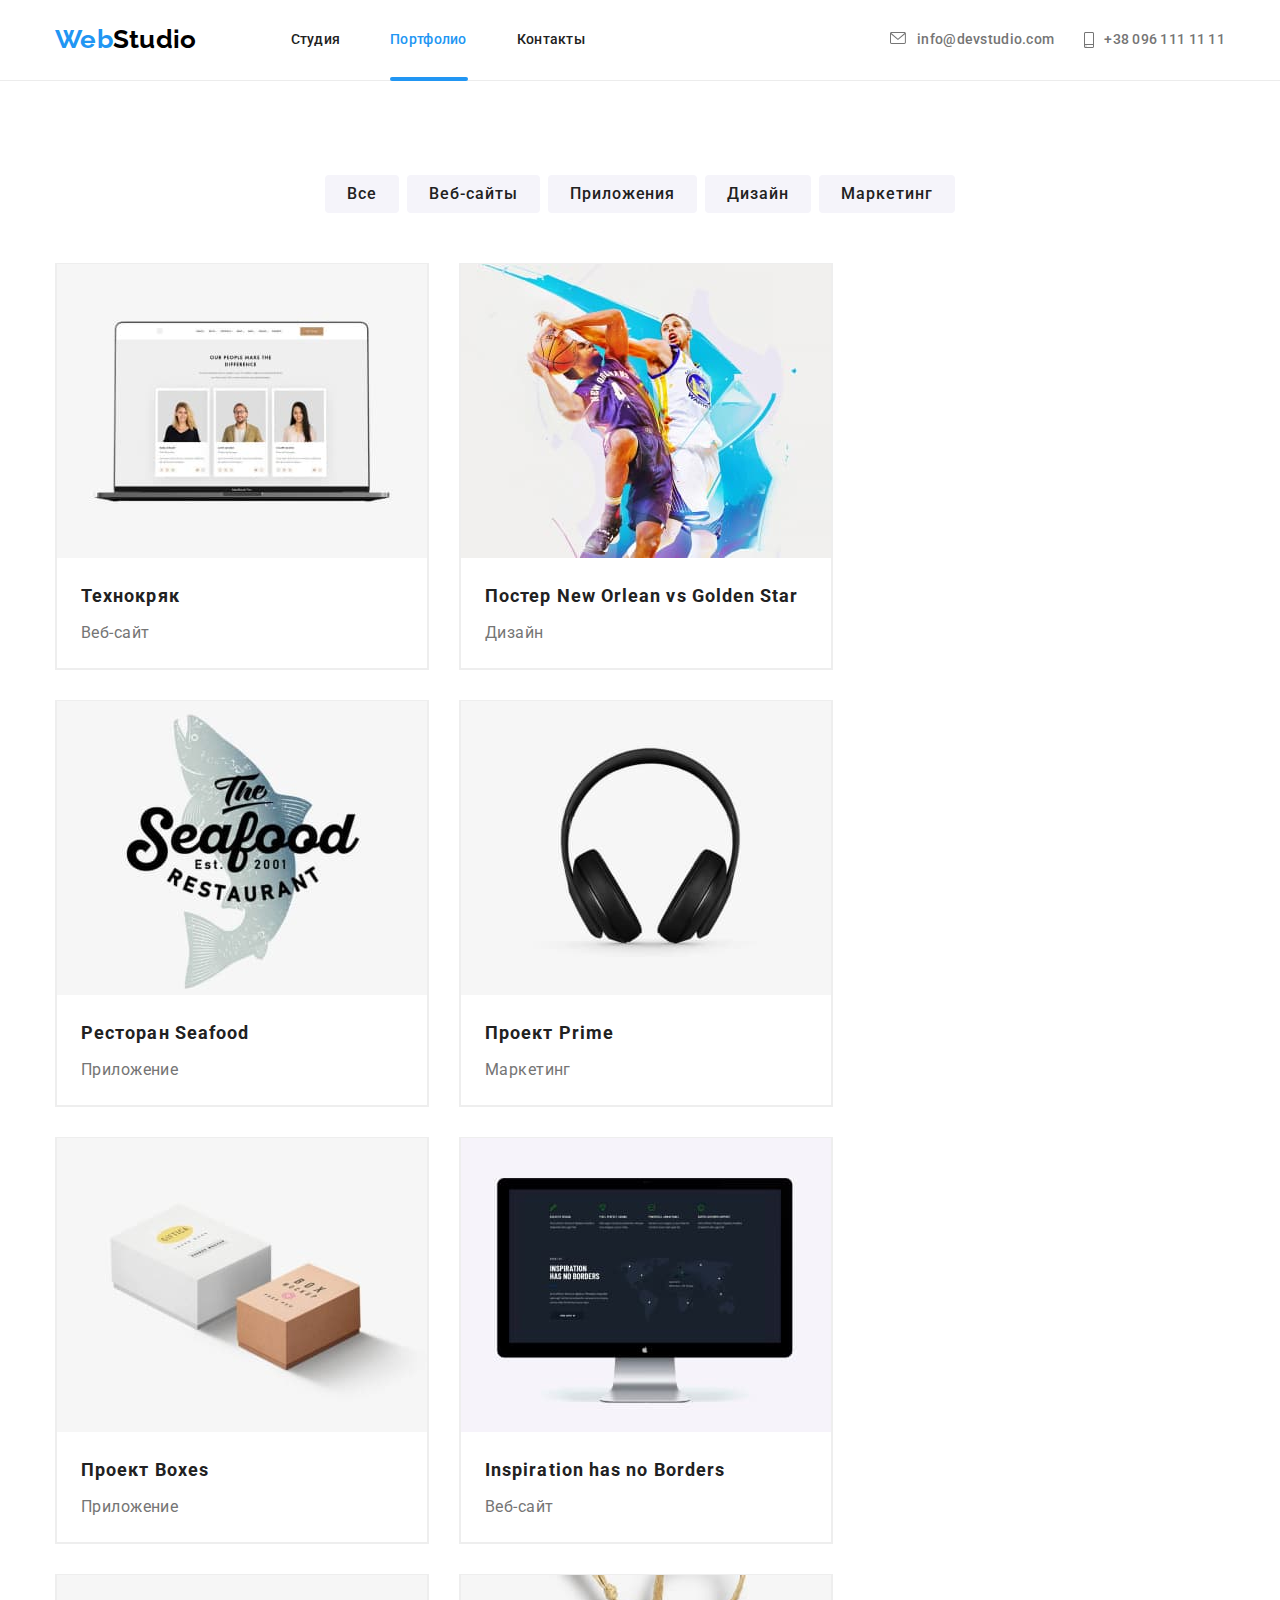
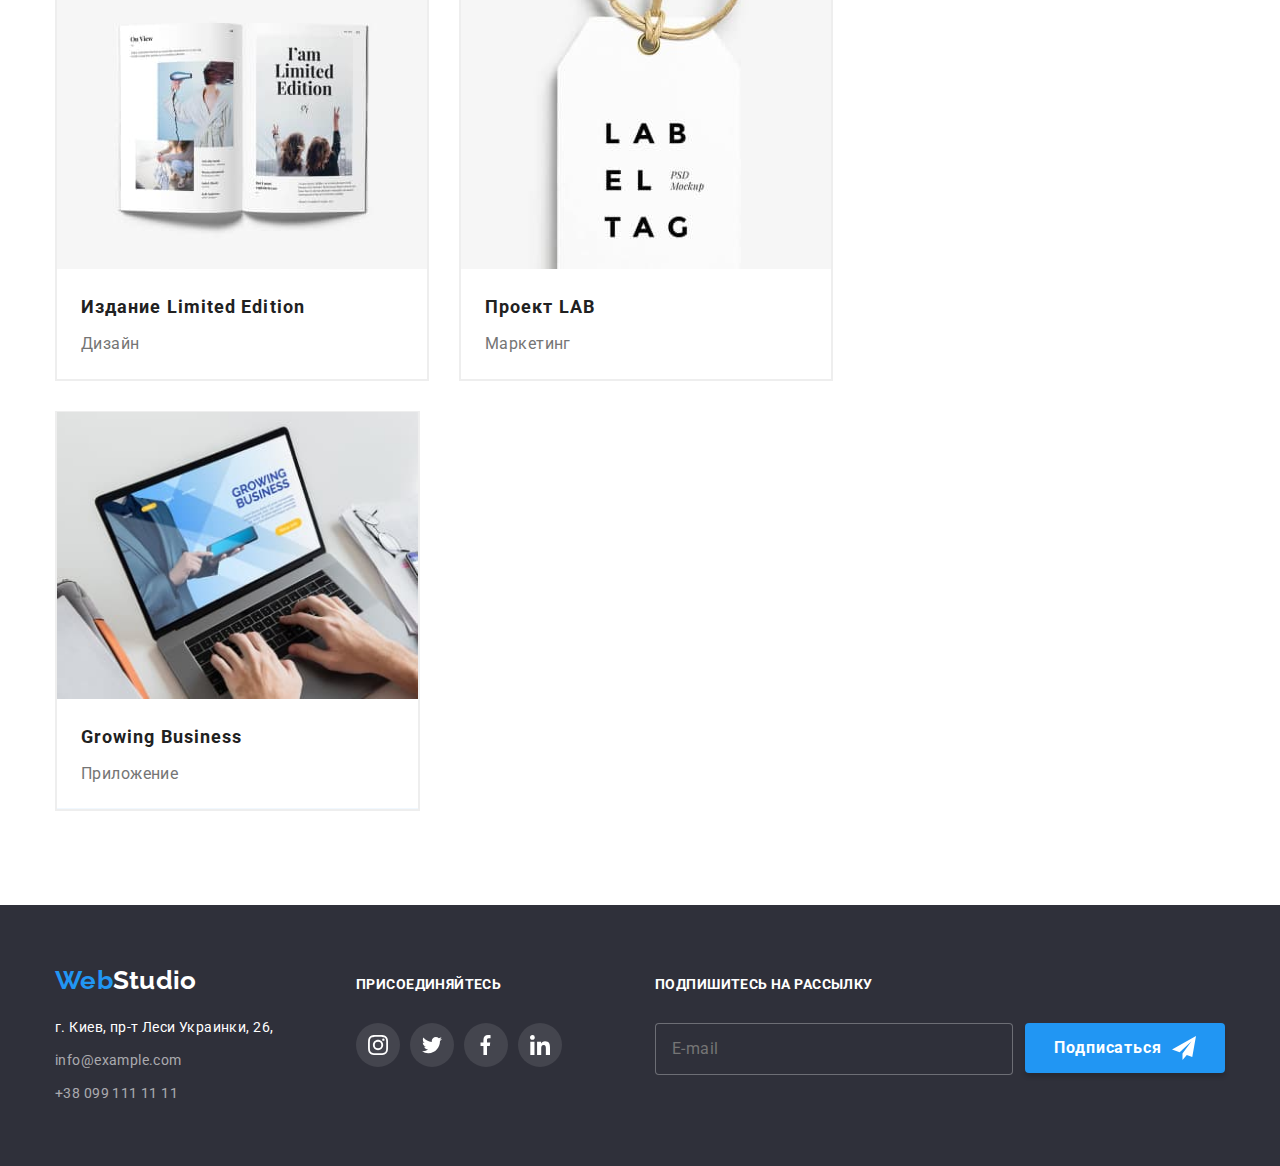
==== commit ab0c8fc3: "переименовала классы" ====
--- a/portfolio.html
+++ b/portfolio.html
@@ -57,7 +57,7 @@
 
     <main>
       <!--Услуги-->
-      <section class="portfolio">
+      <section class=" section portfolio">
         <div class="container buttons">
           <h1 class="visually-hidden">Перечень услуг</h1>
           <ul class="portfolio-list">
@@ -85,7 +85,7 @@
                 <div class="img-thumb">
                   <a  href="">
                   <div class="overlay">
-                  <p class="magic-text">Технокряк это современная площадка распространения коронавируса. Компании используют эту платформу для цифрового шпионажа и атак на защищённые сервера конкурентов.</p>
+                    <p class="magic-text">Технокряк это современная площадка распространения коронавируса. Компании используют эту платформу для цифрового шпионажа и атак на защищённые сервера конкурентов.</p>
                   </div>
                 
                     <img
@@ -94,13 +94,13 @@
                       height="294"
                       alt="Технокряк"
                     />
-                </div>   
-                <div class="img-content">
-                  <h2 class="portfolio-title">Технокряк</h2>
-                  <p class="portfolio-text">Веб-сайт</p>
-                </div>
+                   
+                  <div class="img-content">
+                    <h2 class="portfolio-title">Технокряк</h2>
+                    <p class="portfolio-text">Веб-сайт</p>
+                  </div>
                 </a>
-                
+              </div>
               </article>
             </li>
 
@@ -118,8 +118,6 @@
                       height="294"
                       alt="Постер New Orlean vs Golden Star"
                   />
-                </div>
-
                 <div class="img-content">
                   <h2 class="portfolio-title">
                     Постер New Orlean vs Golden Star
@@ -127,6 +125,7 @@
                   <p class="portfolio-text">Дизайн</p>
                 </div>
                  </a>
+                </div>
               </article>
             </li>
 
@@ -144,13 +143,12 @@
                       height="294"
                       alt="Ресторан Seafood"
                   />
-                </div>
-
-                <div class="img-content">
+               <div class="img-content">
                   <h2 class="portfolio-title">Ресторан Seafood</h2>
                   <p class="portfolio-text">Приложение</p>
                 </div>
               </a>
+            </div>
               </article>
             </li>
 
@@ -168,13 +166,12 @@
                       height="294"
                       alt="Проект Prime"
                   />
-                </div>
-
                 <div class="img-content">
                   <h2 class="portfolio-title">Проект Prime</h2>
                   <p class="portfolio-text">Маркетинг</p>
                 </div>
               </a>
+            </div>
               </article>
             </li>
 
@@ -192,13 +189,12 @@
                       height="294"
                       alt="Проект Boxes"
                   />
-                </div>
-
                 <div class="img-content">
                   <h2 class="portfolio-title">Проект Boxes</h2>
                   <p class="portfolio-text">Приложение</p>
                 </div>
               </a>
+            </div>
               </article>
             </li>
 
@@ -216,13 +212,12 @@
                       height="294"
                       alt="Inspiration has no Borders"
                   />
-                </div>
-
                 <div class="img-content">
                   <h2 class="portfolio-title">Inspiration has no Borders</h2>
                   <p class="portfolio-text">Веб-сайт</p>
                 </div>
               </a>
+            </div>
               </article>
             </li>
 
@@ -240,13 +235,12 @@
                       height="294"
                       alt="Издание Limited Edition"
                   />
-                </div>
-
                 <div class="img-content">
                   <h2 class="portfolio-title">Издание Limited Edition</h2>
                   <p class="portfolio-text">Дизайн</p>
                 </div>
               </a>
+            </div>
               </article>
             </li>
 
@@ -264,13 +258,12 @@
                       height="294"
                       alt="Проект LAB"
                   />
-                </div>
-
                 <div class="img-content">
                   <h2 class="portfolio-title">Проект LAB</h2>
                   <p class="portfolio-text">Маркетинг</p>
                 </div>
               </a>
+            </div>
               </article>
             </li>
 
@@ -288,13 +281,12 @@
                       height="294"
                       alt="Growing Busines"
                   />
-                </div>
-
                 <div class="img-content">
                   <h2 class="portfolio-title">Growing Business</h2>
                   <p class="portfolio-text">Приложение</p>
                 </div>
               </a>
+            </div>
               </article>
             </li>
           </ul>
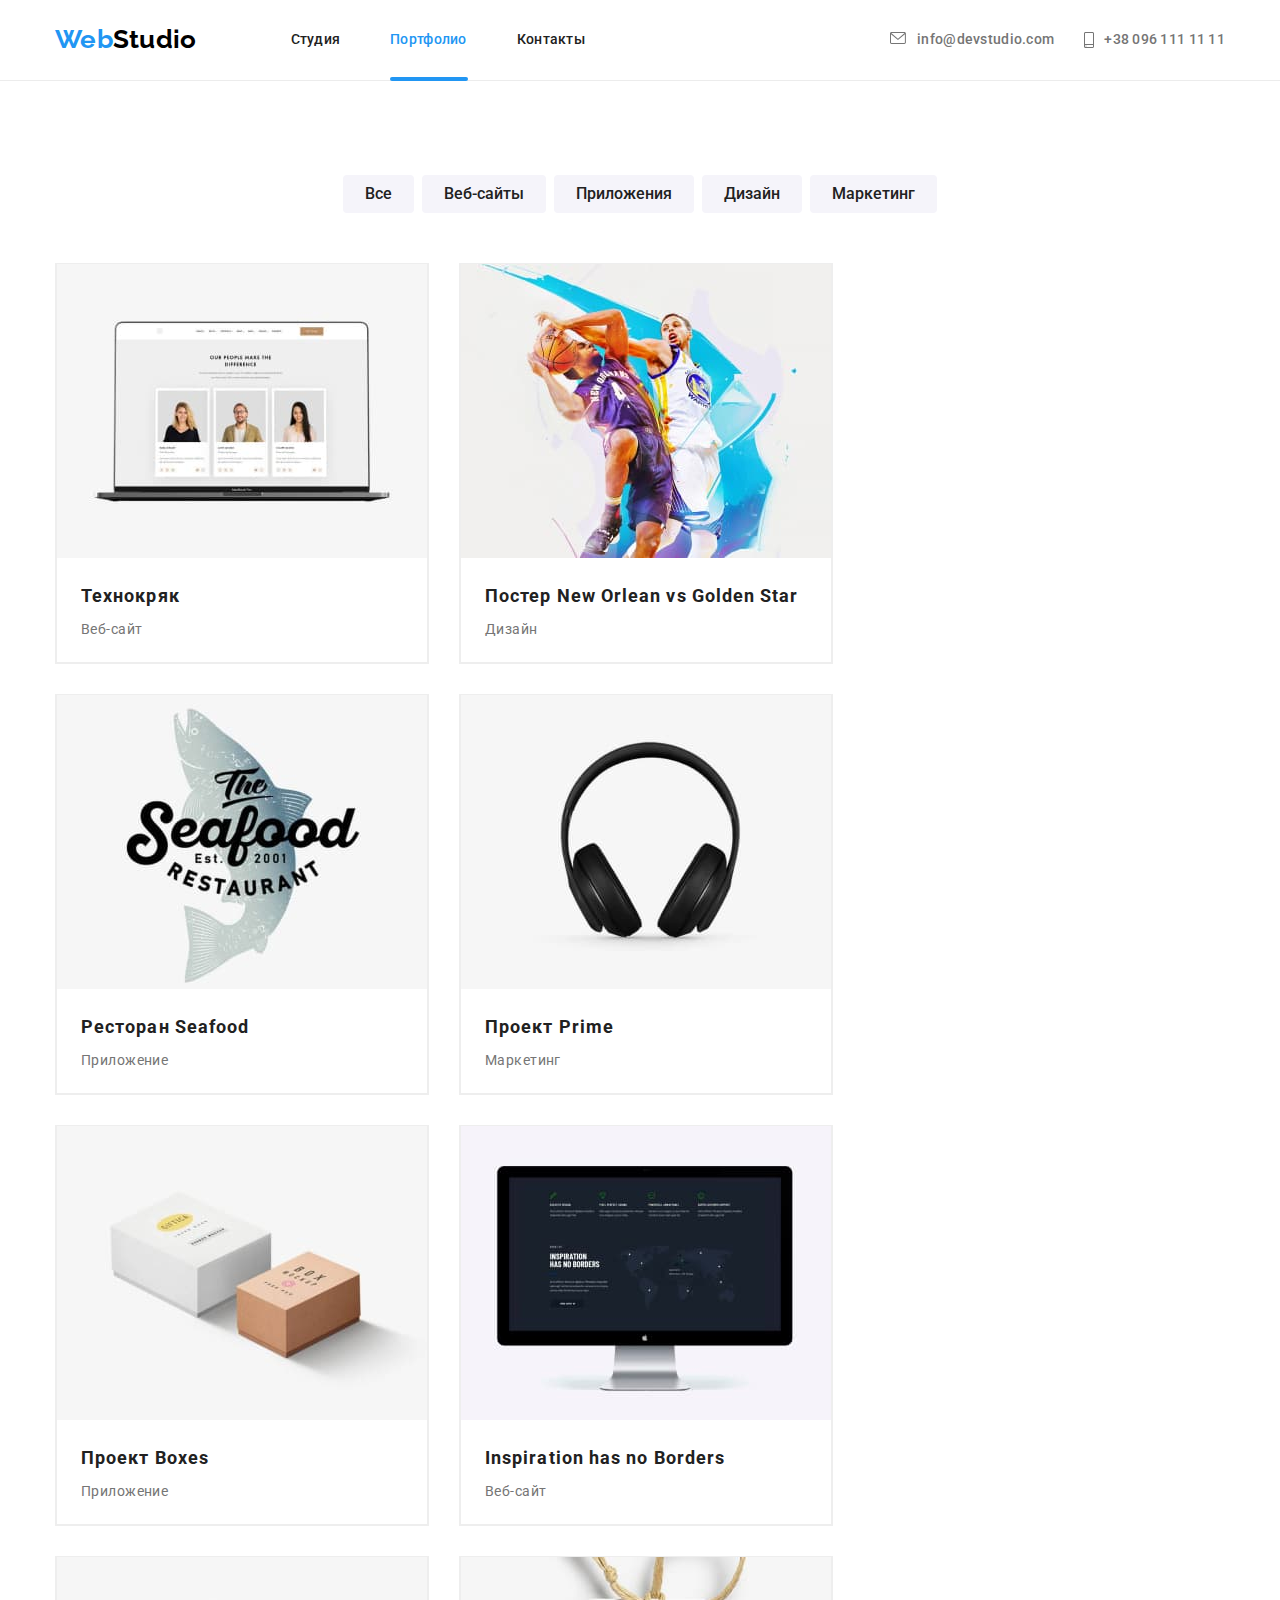
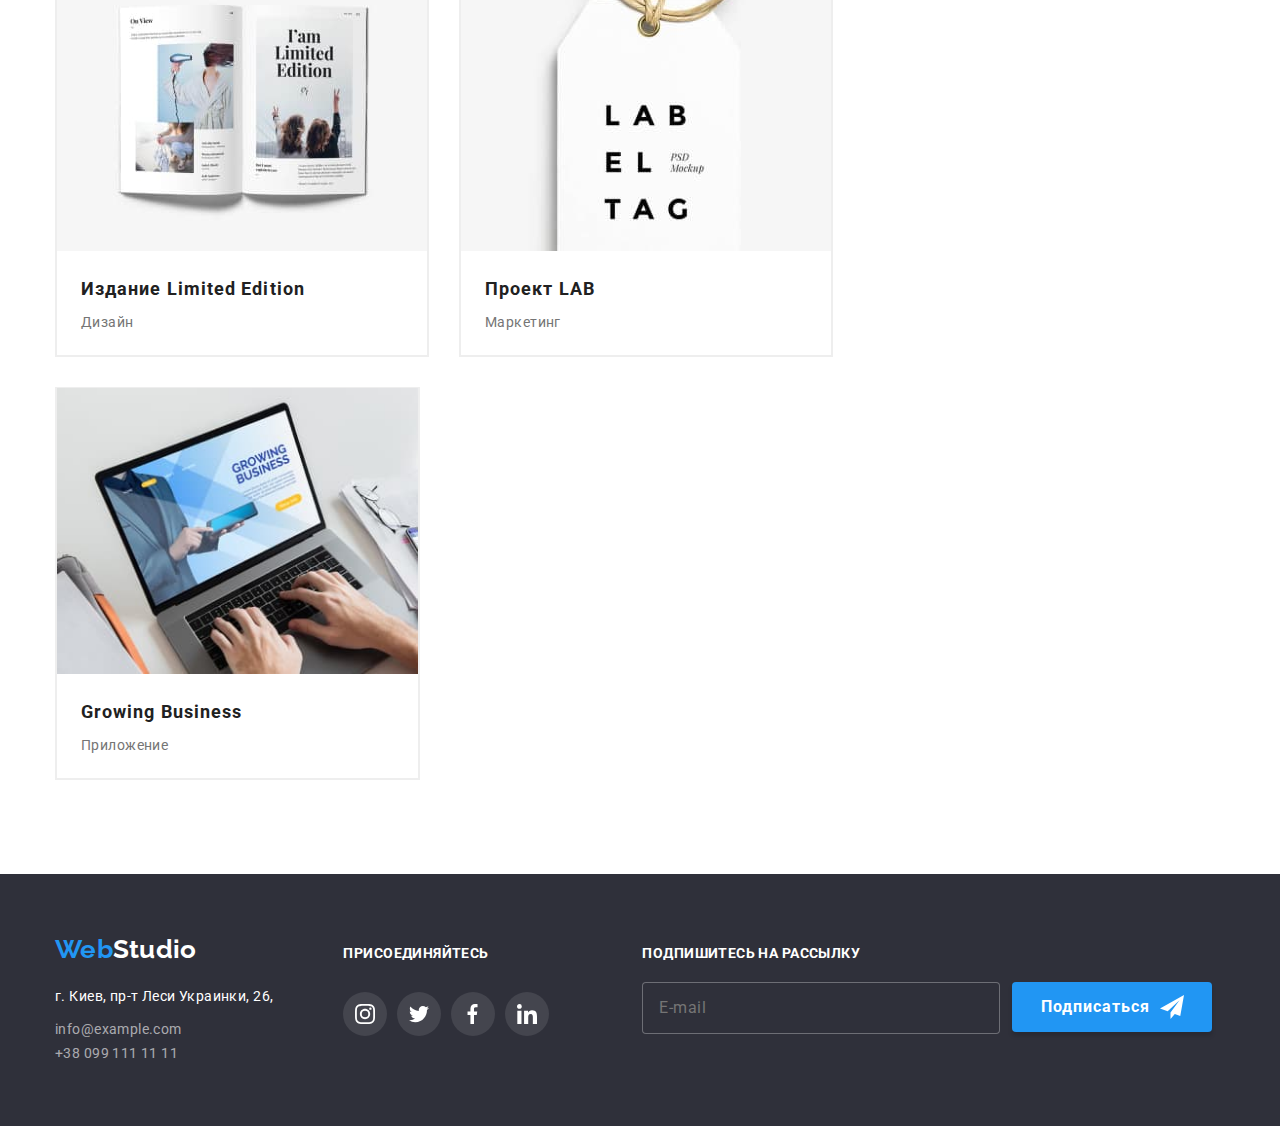
==== commit d87ddc14: "portfolio" ====
--- a/portfolio.html
+++ b/portfolio.html
@@ -2,8 +2,8 @@
 <html lang="ru">
   <head>
     <meta charset="UTF-8" />
-    <meta http-equiv="X-UA-Compatible" content="IE=edge" />
-    <meta name="viewport" content="width=device-width, initial-scale=1.0" />
+    <meta http-equiv="X-UA-Compatible" grid__content="IE=edge" />
+    <meta name="viewport" grid__content="width=device-width, initial-scale=1.0" />
     <title>Porfolio</title>
     <link rel="preconnect" href="https://fonts.gstatic.com" />
     <link
@@ -26,26 +26,26 @@
             ><span class="link-studio">Studio</span></a
           >
           <ul class="site-nav">
-            <li class="site-item">
-              <a href="./index.html" class="site-link">Студия</a>
-            </li>
-            <li class="site-item">
-              <a href="./portfolio.html" class="site-link decor-portfolio current">Портфолио</a>
-            </li>
-            <li class="site-item"><a href="" class="site-link">Контакты</a></li>
+            <li class="site-nav__item">
+              <a href="./index.html" class="site-nav__link">Студия</a>
+            </li>
+            <li class="site-nav__item">
+              <a href="./portfolio.html" class="site-nav__link decor-portfolio current">Портфолио</a>
+            </li>
+            <li class="site-nav__item"><a href="" class="site-nav__link">Контакты</a></li>
           </ul>
         </nav>
-        <ul class="site-connection">
-          <li class="site-item">
-            <a href="mailto:info@devstudio.com" class="site-mail"
-              ><svg class="icon-mail" width="16" height="12">
+        <ul class="connection">
+          <li class="connection__item">
+            <a href="mailto:info@devstudio.com" class="connection__mail"
+              ><svg class="connection__icon-mail" width="16" height="12">
                 <use href="./img/icons.svg#icon-mail"></use></svg
               >info@devstudio.com
             </a>
           </li>
-          <li class="site-item">
-            <a href="tel:+380961111111" class="site-tel">
-              <svg class="icon-tel" width="10" height="16">
+          <li class="connection__item">
+            <a href="tel:+380961111111" class="connection__tel">
+              <svg class="connection__icon-tel" width="10" height="16">
                 <use href="./img/icons.svg#icon-tel"></use>
               </svg>
               +38 096 111 11 11</a
@@ -61,32 +61,33 @@
         <div class="container buttons">
           <h1 class="visually-hidden">Перечень услуг</h1>
           <ul class="portfolio-list">
-            <li class="portfolio-button">
-              <button type="button" class="button secondary">Все</button>
-            </li>
-            <li class="portfolio-button">
-              <button type="button" class="button secondary">Веб-сайты</button>
-            </li>
-            <li class="portfolio-button">
-              <button type="button" class="button secondary">Приложения</button>
-            </li>
-            <li class="portfolio-button">
-              <button type="button" class="button secondary">Дизайн</button>
-            </li>
-            <li class="portfolio-button">
-              <button type="button" class="button secondary">Маркетинг</button>
+            <li class="portfolio-list__portfolio-button">
+              <button type="button" class="portfolio-list__button secondary">Все</button>
+            </li>
+            <li class="portfolio-list__portfolio-button">
+              <button type="button" class="portfolio-list__button secondary">Веб-сайты</button>
+            </li>
+            <li class="portfolio-list__portfolio-button">
+              <button type="button" class="portfolio-list__button secondary">Приложения</button>
+            </li>
+            <li class="portfolio-list__portfolio-button">
+              <button type="button" class="portfolio-list__button secondary">Дизайн</button>
+            </li>
+            <li class="portfolio-list__portfolio-button">
+              <button type="button" class="portfolio-list__button secondary">Маркетинг</button>
             </li>
           </ul>
 
           <h1 class="visually-hidden">Портфолио работ</h1>
-          <ul class="portfolio-gallery">
-            <li class="portfolio-img">
-              <article class="portfolio-thumb magic">
-                <div class="img-thumb">
+          <ul class="grid">
+            <li class="grid__img">
+              <article class="grid__product">
+                <div class="grid__thumb">
                   <a  href="">
-                  <div class="overlay">
-                    <p class="magic-text">Технокряк это современная площадка распространения коронавируса. Компании используют эту платформу для цифрового шпионажа и атак на защищённые сервера конкурентов.</p>
-                  </div>
+                    
+                  <div class="grid__overlay">
+                  <p class="grid__magic-text">Технокряк это современная площадка распространения коронавируса. Компании используют эту платформу для цифрового шпионажа и атак на защищённые сервера конкурентов.</p>
+                </div>
                 
                     <img
                       src="./img_portfolio/img.jpg"
@@ -94,22 +95,22 @@
                       height="294"
                       alt="Технокряк"
                     />
-                   
-                  <div class="img-content">
-                    <h2 class="portfolio-title">Технокряк</h2>
-                    <p class="portfolio-text">Веб-сайт</p>
-                  </div>
+                  </div>   
+                <div class="grid__content">
+                  <h2 class="grid__title">Технокряк</h2>
+                  <p class="grid__text">Веб-сайт</p>
+                </div>
                 </a>
-              </div>
-              </article>
-            </li>
-
-            <li class="portfolio-img">
-              <article class="portfolio-thumb magic">
-                <div class="img-thumb">
+                
+              </article>
+            </li>
+
+            <li class="grid__img">
+              <article class="grid__product magic">
+                <div class="grid__thumb">
                   <a href="">
-                    <div class="overlay">
-                    <p class="magic-text">Технокряк это современная площадка распространения коронавируса. Компании используют эту платформу для цифрового шпионажа и атак на защищённые сервера конкурентов.</p>
+                    <div class="grid__overlay">
+                    <p class="grid__magic-text">Технокряк это современная площадка распространения коронавируса. Компании используют эту платформу для цифрового шпионажа и атак на защищённые сервера конкурентов.</p>
                   </div>
                   
                     <img
@@ -118,24 +119,25 @@
                       height="294"
                       alt="Постер New Orlean vs Golden Star"
                   />
-                <div class="img-content">
-                  <h2 class="portfolio-title">
+                </div>
+
+                <div class="grid__content">
+                  <h2 class="grid__title">
                     Постер New Orlean vs Golden Star
                   </h2>
-                  <p class="portfolio-text">Дизайн</p>
-                </div>
-                 </a>
-                </div>
-              </article>
-            </li>
-
-            <li class="portfolio-img">
-              <article class="portfolio-thumb magic">
-                <div class="img-thumb">
-                  <a href=""
-                    >
-                  <div class="overlay">
-                    <p class="magic-text">Технокряк это современная площадка распространения коронавируса. Компании используют эту платформу для цифрового шпионажа и атак на защищённые сервера конкурентов.</p>
+                  <p class="grid__text">Дизайн</p>
+                </div>
+              </a>
+              </article>
+            </li>
+
+            <li class="grid__img">
+              <article class="grid__product magic">
+                <div class="grid__thumb">
+                  <a href=""
+                    >
+                  <div class="grid__overlay">
+                    <p class="grid__magic-text">Технокряк это современная площадка распространения коронавируса. Компании используют эту платформу для цифрового шпионажа и атак на защищённые сервера конкурентов.</p>
                   </div>
                   <img
                       src="./img_portfolio/Group2.jpg"
@@ -143,22 +145,23 @@
                       height="294"
                       alt="Ресторан Seafood"
                   />
-               <div class="img-content">
-                  <h2 class="portfolio-title">Ресторан Seafood</h2>
-                  <p class="portfolio-text">Приложение</p>
-                </div>
-              </a>
-            </div>
-              </article>
-            </li>
-
-            <li class="portfolio-img">
-              <article class="portfolio-thumb magic">
-                <div class="img-thumb">
-                  <a href=""
-                    >
-                  <div class="overlay">
-                    <p class="magic-text">Технокряк это современная площадка распространения коронавируса. Компании используют эту платформу для цифрового шпионажа и атак на защищённые сервера конкурентов.</p>
+                </div>
+
+                <div class="grid__content">
+                  <h2 class="grid__title">Ресторан Seafood</h2>
+                  <p class="grid__text">Приложение</p>
+                </div>
+              </a>
+              </article>
+            </li>
+
+            <li class="grid__img">
+              <article class="grid__product magic">
+                <div class="grid__thumb">
+                  <a href=""
+                    >
+                  <div class="grid__overlay">
+                    <p class="grid__magic-text">Технокряк это современная площадка распространения коронавируса. Компании используют эту платформу для цифрового шпионажа и атак на защищённые сервера конкурентов.</p>
                   </div>
                   <img
                       src="./img_portfolio/Group3.jpg"
@@ -166,22 +169,23 @@
                       height="294"
                       alt="Проект Prime"
                   />
-                <div class="img-content">
-                  <h2 class="portfolio-title">Проект Prime</h2>
-                  <p class="portfolio-text">Маркетинг</p>
-                </div>
-              </a>
-            </div>
-              </article>
-            </li>
-
-            <li class="portfolio-img">
-              <article class="portfolio-thumb magic">
-                <div class="img-thumb">
-                  <a href=""
-                    >
-                  <div class="overlay">
-                    <p class="magic-text">Технокряк это современная площадка распространения коронавируса. Компании используют эту платформу для цифрового шпионажа и атак на защищённые сервера конкурентов.</p>
+                </div>
+
+                <div class="grid__content">
+                  <h2 class="grid__title">Проект Prime</h2>
+                  <p class="grid__text">Маркетинг</p>
+                </div>
+              </a>
+              </article>
+            </li>
+
+            <li class="grid__img">
+              <article class="grid__product magic">
+                <div class="grid__thumb">
+                  <a href=""
+                    >
+                  <div class="grid__overlay">
+                    <p class="grid__magic-text">Технокряк это современная площадка распространения коронавируса. Компании используют эту платформу для цифрового шпионажа и атак на защищённые сервера конкурентов.</p>
                   </div>
                   <img
                       src="./img_portfolio/Group4.jpg"
@@ -189,22 +193,23 @@
                       height="294"
                       alt="Проект Boxes"
                   />
-                <div class="img-content">
-                  <h2 class="portfolio-title">Проект Boxes</h2>
-                  <p class="portfolio-text">Приложение</p>
-                </div>
-              </a>
-            </div>
-              </article>
-            </li>
-
-            <li class="portfolio-img">
-              <article class="portfolio-thumb magic">
-                <div class="img-thumb">
-                  <a href=""
-                    >
-                  <div class="overlay">
-                    <p class="magic-text">Технокряк это современная площадка распространения коронавируса. Компании используют эту платформу для цифрового шпионажа и атак на защищённые сервера конкурентов.</p>
+                </div>
+
+                <div class="grid__content">
+                  <h2 class="grid__title">Проект Boxes</h2>
+                  <p class="grid__text">Приложение</p>
+                </div>
+              </a>
+              </article>
+            </li>
+
+            <li class="grid__img">
+              <article class="grid__product magic">
+                <div class="grid__thumb">
+                  <a href=""
+                    >
+                  <div class="grid__overlay">
+                    <p class="grid__magic-text">Технокряк это современная площадка распространения коронавируса. Компании используют эту платформу для цифрового шпионажа и атак на защищённые сервера конкурентов.</p>
                   </div>
                   <img
                       src="./img_portfolio/Group5.jpg"
@@ -212,22 +217,23 @@
                       height="294"
                       alt="Inspiration has no Borders"
                   />
-                <div class="img-content">
-                  <h2 class="portfolio-title">Inspiration has no Borders</h2>
-                  <p class="portfolio-text">Веб-сайт</p>
-                </div>
-              </a>
-            </div>
-              </article>
-            </li>
-
-            <li class="portfolio-img">
-              <article class="portfolio-thumb magic">
-                <div class="img-thumb">
-                  <a href=""
-                    >
-                  <div class="overlay">
-                    <p class="magic-text">Технокряк это современная площадка распространения коронавируса. Компании используют эту платформу для цифрового шпионажа и атак на защищённые сервера конкурентов.</p>
+                </div>
+
+                <div class="grid__content">
+                  <h2 class="grid__title">Inspiration has no Borders</h2>
+                  <p class="grid__text">Веб-сайт</p>
+                </div>
+              </a>
+              </article>
+            </li>
+
+            <li class="grid__img">
+              <article class="grid__product magic">
+                <div class="grid__thumb">
+                  <a href=""
+                    >
+                  <div class="grid__overlay">
+                    <p class="grid__magic-text">Технокряк это современная площадка распространения коронавируса. Компании используют эту платформу для цифрового шпионажа и атак на защищённые сервера конкурентов.</p>
                   </div>
                   <img
                       src="./img_portfolio/Group6.jpg"
@@ -235,22 +241,23 @@
                       height="294"
                       alt="Издание Limited Edition"
                   />
-                <div class="img-content">
-                  <h2 class="portfolio-title">Издание Limited Edition</h2>
-                  <p class="portfolio-text">Дизайн</p>
-                </div>
-              </a>
-            </div>
-              </article>
-            </li>
-
-            <li class="portfolio-img">
-              <article class="portfolio-thumb magic">
-                <div class="img-thumb">
-                  <a href=""
-                    >
-                  <div class="overlay">
-                    <p class="magic-text">Технокряк это современная площадка распространения коронавируса. Компании используют эту платформу для цифрового шпионажа и атак на защищённые сервера конкурентов.</p>
+                </div>
+
+                <div class="grid__content">
+                  <h2 class="grid__title">Издание Limited Edition</h2>
+                  <p class="grid__text">Дизайн</p>
+                </div>
+              </a>
+              </article>
+            </li>
+
+            <li class="grid__img">
+              <article class="grid__product magic">
+                <div class="grid__thumb">
+                  <a href=""
+                    >
+                  <div class="grid__overlay">
+                    <p class="grid__magic-text">Технокряк это современная площадка распространения коронавируса. Компании используют эту платформу для цифрового шпионажа и атак на защищённые сервера конкурентов.</p>
                   </div>
                   <img
                       src="./img_portfolio/Group7.jpg"
@@ -258,22 +265,23 @@
                       height="294"
                       alt="Проект LAB"
                   />
-                <div class="img-content">
-                  <h2 class="portfolio-title">Проект LAB</h2>
-                  <p class="portfolio-text">Маркетинг</p>
-                </div>
-              </a>
-            </div>
-              </article>
-            </li>
-
-            <li class="portfolio-img">
-              <article class="portfolio-thumb magic">
-                <div class="img-thumb">
-                  <a href=""
-                    >
-                  <div class="overlay">
-                    <p class="magic-text">Технокряк это современная площадка распространения коронавируса. Компании используют эту платформу для цифрового шпионажа и атак на защищённые сервера конкурентов.</p>
+                </div>
+
+                <div class="grid__content">
+                  <h2 class="grid__title">Проект LAB</h2>
+                  <p class="grid__text">Маркетинг</p>
+                </div>
+              </a>
+              </article>
+            </li>
+
+            <li class="grid__img">
+              <article class="grid__product magic">
+                <div class="grid__thumb">
+                  <a href=""
+                    >
+                  <div class="grid__overlay">
+                    <p class="grid__magic-text">Технокряк это современная площадка распространения коронавируса. Компании используют эту платформу для цифрового шпионажа и атак на защищённые сервера конкурентов.</p>
                   </div>
                   <img
                       src="./img_portfolio/Group8.jpg"
@@ -281,12 +289,13 @@
                       height="294"
                       alt="Growing Busines"
                   />
-                <div class="img-content">
-                  <h2 class="portfolio-title">Growing Business</h2>
-                  <p class="portfolio-text">Приложение</p>
-                </div>
-              </a>
-            </div>
+                </div>
+
+                <div class="grid__content">
+                  <h2 class="grid__title">Growing Business</h2>
+                  <p class="grid__text">Приложение</p>
+                </div>
+              </a>
               </article>
             </li>
           </ul>
@@ -308,12 +317,12 @@
             >
             <ul class="footer-list">
               <li>
-                <a href="mailto:info@example.com" class="footer-mail"
+                <a href="mailto:info@example.com" class="footer-list__mail"
                   >info@example.com</a
                 >
               </li>
               <li>
-                <a href="tel:+380991111111" class="footer-tel"
+                <a href="tel:+380991111111" class="footer-list__tel"
                   >+38 099 111 11 11</a
                 >
               </li>
@@ -324,54 +333,54 @@
         <div class="footer-tale">
           <p class="footer-titel">присоединяйтесь</p>
           <ul class="footer-social">
-            <li class="footer-item">
+            <li class="footer-social__item">
               <a
                 href=""
                 aria-label="Instagram"
                 target="_blank"
                 rel="noopener norefferer"
-                class="footer-icon"
+                class="footer-social__link"
               >
-                <svg class="footer-icon-item">
+                <svg class="footer-social__icon">
                   <use href="./img/icons.svg#icon-instagram"></use>
                 </svg>
               </a>
             </li>
-            <li class="footer-item">
+            <li class="footer-social__item">
               <a
                 href=""
                 aria-label="Twitter"
                 target="_blank"
                 rel="noopener norefferer"
-                class="footer-icon"
+                class="footer-social__link"
               >
-                <svg class="footer-icon-item">
+                <svg class="footer-social__icon">
                   <use href="./img/icons.svg#icon-twitter"></use>
                 </svg>
               </a>
             </li>
-            <li class="footer-item">
+            <li class="footer-social__item">
               <a
                 href=""
                 aria-label="Facebook"
                 target="_blank"
                 rel="noopener norefferer"
-                class="footer-icon"
+                class="footer-social__link"
               >
-                <svg class="footer-icon-item">
+                <svg class="footer-social__icon">
                   <use href="./img/icons.svg#icon-fb"></use>
                 </svg>
               </a>
             </li>
-            <li class="footer-item">
+            <li class="footer-social__item">
               <a
                 href=""
                 aria-label="Linkedin"
                 target="_blank"
                 rel="noopener norefferer"
-                class="footer-icon"
+                class="footer-social__link"
               >
-                <svg class="footer-icon-item">
+                <svg class="footer-social__icon">
                   <use href="./img/icons.svg#icon-linkedin"></use>
                 </svg>
               </a>
@@ -380,21 +389,21 @@
         </div>
 
         <div class="subscription">
-          <form>
-            <p class="footer-titel">Подпишитесь на рассылку</p>
-            <div class="footer-label">
-              <label>
+          <form class="subscription-form">
+            <p class="subscription-form__titel">Подпишитесь на рассылку</p>
+            <div class="subscription-form__label">
+              <label class="subscription-form__email">
                 <input
-                  class="email-type"
+                  class="subscription-form__email-type"
                   type="email"
                   name="email"
                   placeholder="E-mail"
                 />
               </label>
 
-              <button type="button" class="subscription-button">
+              <button type="button" class="subscription-form__button">
                 Подписаться
-                <svg class="subscription-icon" width="24" height="24">
+                <svg class="subscription-form__icon" width="24" height="24">
                   <use href="./img/icons.svg#icon-send"></use>
                 </svg>
               </button>
--- a/css/style.css
+++ b/css/style.css
@@ -91,24 +91,48 @@
   padding-top: 94px;
 }
 
-.site-item .site-link {
-  padding-left: 0;
-}
-
-.site-link {
-  padding: 32px 0;
-  color: inherit;
-  font-weight: 500;
-  line-height: 1.14;
-  letter-spacing: 0.02em;
-  color: var(--title-text-color);
-  transition-duration: 250ms;
-  transition-timing-function: cubic-bezier(0.4, 0, 0.2, 1);
-}
-
-.site-nav .site-item + .site-item {
-  margin-left: 50px;
-}
+.button {
+  font-weight: 700;
+  font-size: 16px;
+  line-height: 1.87;
+  letter-spacing: 0.06em;
+  color: var(--primary-white-color);
+  background-color: var(--accent-color);
+  cursor: pointer;
+}
+
+/* шапка */
+
+.head {
+  border-bottom: 1px solid var(--header-border-color);
+  background-color: var(--primary-white-color);
+}
+
+.main-nav {
+  display: flex;
+  align-items: center;
+}
+
+.nav {
+  display: flex;
+}
+
+.link-web {
+  font-family: "Raleway", sans-serif;
+  font-weight: 700;
+  font-size: 26px;
+  line-height: 1.19;
+  color: var(--accent-color);
+}
+
+.link-studio {
+  font-family: "Raleway", sans-serif;
+  font-weight: 700;
+  font-size: 26px;
+  line-height: 1.19;
+  color: var(--logo-color);
+}
+
 
 .link {
   color: inherit;
@@ -121,75 +145,118 @@
   margin-right: 94px;
 }
 
+  /* site-nav */
+ 
+
 .site-nav {
   display: flex;
   align-items: center;
 }
 
-.site-connection {
+.site-nav .current {
+  color: var(--accent-color);
+  position: relative;
+}
+
+.site-nav__item .site-nav__link {
+  padding-left: 0;
+}
+
+.decor::after {
+  display: block;
+  content: "";
+  width: 48px;
+  height: 4px;
+  border-radius: 2px;
+  background-color: currentColor;
+  position: absolute;
+  top: 77px;
+}
+
+.site-nav__item {
+  align-items: center;
+  display: inline-flex;
+}
+
+.site-nav__link {
+  padding: 32px 0;
+  color: inherit;
+  font-weight: 500;
+  line-height: 1.14;
+  letter-spacing: 0.02em;
+  color: var(--title-text-color);
+  transition-duration: 250ms;
+  transition-timing-function: cubic-bezier(0.4, 0, 0.2, 1);
+}
+
+.site-nav .site-nav__item + .site-nav__item {
+  margin-left: 50px;
+}
+
+.site-nav__item a:hover,
+.site-nav__item a:focus{
+  color: var(--accent-color);
+  fill: currentColor;
+}
+
+
+/* connection */
+
+.connection {
   display: inline-flex;
   margin-left: auto;
   align-items: center;
 }
 
-.button {
-  font-weight: 700;
-  font-size: 16px;
-  line-height: 1.87;
-  letter-spacing: 0.06em;
-  color: var(--primary-white-color);
-  background-color: var(--accent-color);
-  cursor: pointer;
-}
-
-/* шапка */
-
-.head {
-  border-bottom: 1px solid var(--header-border-color);
-  background-color: var(--primary-white-color);
-}
-
-.main-nav {
-  display: flex;
+.connection__item {
   align-items: center;
-}
-
-.nav {
-  display: flex;
-}
-
-.link-web {
-  font-family: "Raleway", sans-serif;
-  font-weight: 700;
-  font-size: 26px;
-  line-height: 1.19;
+  display: inline-flex;
+  /* padding-left: 0; */
+}
+
+.connection :hover .connection__icon-mail,
+.connection :focus .connection__icon-mail,
+.connection :hover .connection__icon-tel,
+.connection :focus .connection__icon-tel,
+.connection__item a:hover,
+.connection__item a:focus {
   color: var(--accent-color);
-}
-
-.link-studio {
-  font-family: "Raleway", sans-serif;
-  font-weight: 700;
-  font-size: 26px;
-  line-height: 1.19;
-  color: var(--logo-color);
-}
-
-.studio-link {
-  font-family: "Raleway", sans-serif;
-  font-weight: 700;
-  font-size: 26px;
-  line-height: 1.19;
-  color: var(--primary-white-color);
-}
-
-.site-item a:hover,
+  fill: currentColor;
+}
+
+.connection__mail,
+.connection__tel {
+  font-weight: 500;
+  line-height: 1.14;
+  letter-spacing: 0.02em;
+  color: var(--primary-text-color);
+  display: flex;
+  transition-duration: 250ms;
+  transition-timing-function: cubic-bezier(0.4, 0, 0.2, 1);
+}
+
+.connection__icon-mail {
+  margin-right: 11px;
+  fill: var(--icon-color-header);
+  justify-content: center;
+  transition-duration: 250ms;
+  transition-timing-function: cubic-bezier(0.4, 0, 0.2, 1);
+}
+
+.connection__icon-tel {
+  margin-left: 30px;
+  margin-right: 10px;
+  fill: var(--icon-color-header);
+  justify-content: center;
+  transition-duration: 250ms;
+  transition-timing-function: cubic-bezier(0.4, 0, 0.2, 1);
+}
+
+
+/* :hover & :focus */
+
+/* .site-item a:hover,
 .site-item a:focus,
-.site-item a:hover,
-.site-item a:focus,
-.site-connection :hover .icon-mail,
-.site-connection :focus .icon-mail,
-.site-connection :hover .icon-tel,
-.site-connection :focus .icon-tel,
 .site-nav a:hover,
 .site-nav a:focus,
 .footer-adress :hover,
@@ -200,56 +267,9 @@
 .footer-list a:focus {
   color: var(--accent-color);
   fill: currentColor;
-}
-
-.site-nav .current {
-  color: var(--accent-color);
-  position: relative;
-}
-
-.decor::after {
-  display: block;
-  content: "";
-  width: 48px;
-  height: 4px;
-  border-radius: 2px;
-  background-color: currentColor;
-  position: absolute;
-  top: 77px;
-}
-
-.site-item {
-  align-items: center;
-  display: inline-flex;
-}
-
-.icon-mail {
-  margin-right: 11px;
-  fill: var(--icon-color-header);
-  justify-content: center;
-  transition-duration: 250ms;
-  transition-timing-function: cubic-bezier(0.4, 0, 0.2, 1);
-}
-
-.icon-tel {
-  margin-left: 30px;
-  margin-right: 10px;
-  fill: var(--icon-color-header);
-  justify-content: center;
-  transition-duration: 250ms;
-  transition-timing-function: cubic-bezier(0.4, 0, 0.2, 1);
-}
-
-.site-mail,
-.site-tel {
-  font-weight: 500;
-  line-height: 1.14;
-  letter-spacing: 0.02em;
-  color: var(--primary-text-color);
-  display: flex;
-  transition-duration: 250ms;
-  transition-timing-function: cubic-bezier(0.4, 0, 0.2, 1);
-}
+} */
+
+
 
 /* герой */
 
@@ -296,47 +316,6 @@
 
 /* Наши положительные качества*/
 
-
-/* .punct-image {
-  width: 70px;
-  height: 70px;
-} */
-
-.image-box {
-  margin-bottom: 30px;
-  width: 270px;
-  height: 120px;
-  background-color: var(--icon-bg-color);
-  border-radius: 4px;
-}
-
-.astronaut,
-.computer,
-.time,
-.sputnic {
-  background-repeat: no-repeat;
-  background-position: center;
-}
-
-.sputnic {
-  background-image: url(../img/sputnic.png);
-}
-.time {
-  background-image: url(../img/time.png);
-}
-
-.computer {
-  background-image: url(../img/computer.png);
-}
-
-.astronaut {
-  background-image: url(../img/astronaut.png);
-}
-
-.qualities {
-  padding-bottom: 0px;
-}
-
 .visually-hidden {
   position: absolute !important;
   clip: rect(1px 1px 1px 1px);
@@ -348,7 +327,64 @@
   overflow: hidden;
 }
 
-.list-title {
+.qualities {
+  padding-bottom: 0px;
+}
+
+/* .punct-image {
+  width: 70px;
+  height: 70px;
+} */
+
+/* quality */
+
+.quality {
+  padding: 0;
+  margin: 0;
+
+  display: flex;
+  flex-wrap: wrap;
+
+  margin-right: -30px;
+}
+
+.quality > .quality__punct {
+  flex-basis: calc(100% / 4 - 30px);
+  margin-right: 30px;
+}
+
+.quality__image-box {
+  margin-bottom: 30px;
+  width: 270px;
+  height: 120px;
+  background-color: var(--icon-bg-color);
+  border-radius: 4px;
+}
+
+.astronaut,
+.computer,
+.time,
+.sputnic {
+  background-repeat: no-repeat;
+  background-position: center;
+}
+
+.sputnic {
+  background-image: url(../img/sputnic.png);
+}
+.time {
+  background-image: url(../img/time.png);
+}
+
+.computer {
+  background-image: url(../img/computer.png);
+}
+
+.astronaut {
+  background-image: url(../img/astronaut.png);
+}
+
+.quality__title {
   font-weight: 700;
   font-size: 14px;
   line-height: 1.4;
@@ -358,23 +394,9 @@
   padding-bottom: 10px;
 }
 
-.list-text {
+.quality__text {
   margin: 0;
   padding: 0;
-}
-.list-puncts {
-  padding: 0;
-  margin: 0;
-
-  display: flex;
-  flex-wrap: wrap;
-
-  margin-right: -30px;
-}
-
-.list-puncts > .punct {
-  flex-basis: calc(100% / 4 - 30px);
-  margin-right: 30px;
 }
 
 /* Чем мы занимаемся */
@@ -383,6 +405,8 @@
   padding-top: 83px;
 }
 
+/* ability-list */
+
 .ability-list {
   padding: 0;
   margin: 0;
@@ -391,15 +415,15 @@
   flex-wrap: nowrap;
 }
 
-.ability-img:not(:last-child) {
+.ability-list__img:not(:last-child) {
   margin-right: 30px;
 }
 
-.ability-label {
+.ability-list__label {
   position: relative;
 }
 
-.ability-item {
+.ability-list__item {
   display: inline-flex;
   width: 370px;
   height: 70px;
@@ -410,7 +434,7 @@
   align-items: center;
 }
 
-.ability-text {
+.ability-list__text {
   font-weight: 700;
   font-size: 14px;
   line-height: 1.14;
@@ -436,20 +460,37 @@
   background-color: var(--secondary-bg-color);
 }
 
-.teem-member {
+/* teem-list */
+
+.teem-list {
+  padding: 0;
+  margin: 0;
+
+  display: flex;
+  flex-wrap: wrap;
+
+  margin-right: -30px;
+}
+
+.teem-list > .teem-list__member {
+  flex-basis: calc(100% / 4 - 30px);
+  margin-right: 30px;
+}
+
+.teem-list__member {
   box-shadow: 0px 1px 3px rgba(0, 0, 0, 0.12), 0px 1px 1px rgba(0, 0, 0, 0.14),
     0px 2px 1px rgba(0, 0, 0, 0.2);
   border-radius: 0px 0px 4px 4px;
 }
 
-.teem-person {
+.teem-list__person {
   background-color: var(--primary-white-color);
   padding-top: 30px;
   padding-bottom: 30px;
   text-align: center;
 }
 
-.teem-name {
+.teem-list__name {
   font-weight: 500;
   font-size: 16px;
   line-height: 1.19;
@@ -457,32 +498,19 @@
   padding-bottom: 10px;
 }
 
-.teem-profession {
+.teem-list__profession {
   font-size: 16px;
   line-height: 1.19;
   text-align: center;
   padding-bottom: 16px;
 }
 
-.teem-list {
-  padding: 0;
-  margin: 0;
-
-  display: flex;
-  flex-wrap: wrap;
-
-  margin-right: -30px;
-}
-
-.teem-list > .teem-member {
-  flex-basis: calc(100% / 4 - 30px);
-  margin-right: 30px;
-}
-
-.social-icons-item {
+/* social-icons */
+
+.social-icons__item {
   display: inline-flex;
 }
-.social-icons .icon {
+.social-icons .social-icons__icon {
   width: 20px;
   height: 20px;
   fill: var(--icon-color);
@@ -490,7 +518,7 @@
   transition-timing-function: cubic-bezier(0.4, 0, 0.2, 1);
 }
 
-.social-icons-link {
+.social-icons__link {
   display: flex;
   width: 44px;
   height: 44px;
@@ -502,18 +530,18 @@
   transition-timing-function: cubic-bezier(0.4, 0, 0.2, 1);
 }
 
-.social-icons-item:not(:last-child) {
+.social-icons__item:not(:last-child) {
   margin-right: 10px;
 }
 
-.social-icons-link:hover,
-.social-icons-link:focus {
+.social-icons__link:hover,
+.social-icons__link:focus {
   background-color: var(--accent-color);
   border: 50%;
 }
 
-.social-icons-link:hover .icon,
-.social-icons-link:focus .icon {
+.social-icons__link:hover .social-icons__icon,
+.social-icons__link:focus .social-icons__icon {
   fill: var(--primary-white-color);
 }
 
@@ -533,6 +561,8 @@
   margin-bottom: 50px;
 }
 
+/* clients-list */
+
 .clients-list {
   margin: 0;
   padding: 0;
@@ -542,7 +572,7 @@
   margin-left: -30px;
 }
 
-.clients-thumb {
+.clients-list__thumb {
   display: flex;
   justify-content: center;
   align-items: center;
@@ -555,19 +585,19 @@
   transition-timing-function: cubic-bezier(0.4, 0, 0.2, 1);
 }
 
-.client-icon {
+.clients-list__icon {
   display: flex;
   fill: currentColor;
 }
 
-.clients-list > .clients-item {
+.clients-list > .clients-list__item {
   flex-basis: calc(100% / 6-30px);
   margin-top: 30px;
   margin-left: 30px;
 }
 
-.clients-item a:hover,
-.clients-item a:focus {
+.clients-list__item a:hover,
+.clients-list__item a:focus {
   color: var(--accent-color);
   border: 1px solid var(--accent-color);
 }
@@ -577,14 +607,63 @@
 footer {
   background-color: var(--hero-bg-color);
 }
-.container-item {
+
+.studio-link {
+  font-family: "Raleway", sans-serif;
+  font-weight: 700;
+  font-size: 26px;
+  line-height: 1.19;
+  color: var(--primary-white-color);
+}
+
+.container-adress {
+  margin: 0;
+  padding: 0;
+  margin-right: 70px;
+}
+
+.footer-location {
+  display: block;
+  font-style: normal;
+  color: var(--primary-white-color);
+  font-weight: 400;
+  margin-bottom: 9px;
+  transition-duration: 250ms;
+  transition-timing-function: cubic-bezier(0.4, 0, 0.2, 1);
+}
+
+/* footer-list */
+
+.footer-list {
+  padding-left: 0;
+}
+
+.footer-lis__mail {
+  width: 231px;
+  margin-bottom: 9px;
+}
+
+.footer-list__mail,
+.footer-list__tel {
+  font-style: normal;
+  color: rgba(255, 255, 255, 0.6);
+  display: list-item;
+  transition-duration: 250ms;
+  transition-timing-function: cubic-bezier(0.4, 0, 0.2, 1);
+}
+
+.footer-list a:hover,
+.footer-list a:focus {
+  color: var(--accent-color);
+  fill: currentColor;
+} 
+
+
+/* .container-item {
   display: inline-flex;
   flex-wrap: nowrap;
-}
-
-.footer-label {
-  display: flex;
-}
+} */
+
 
 .footer-block .container {
   padding-bottom: 60px;
@@ -607,41 +686,66 @@
   display: inline-block;
 }
 
-.container-adress {
-  margin: 0;
-  padding: 0;
-  margin-right: 70px;
-}
-
-.footer-location {
-  display: block;
-  font-style: normal;
-  color: var(--primary-white-color);
-  font-weight: 400;
-  margin-bottom: 9px;
-  transition-duration: 250ms;
-  transition-timing-function: cubic-bezier(0.4, 0, 0.2, 1);
-}
-
-.footer-mail {
-  width: 231px;
-  margin-bottom: 9px;
-}
-
-.footer-mail,
-.footer-tel {
-  font-style: normal;
-  color: rgba(255, 255, 255, 0.6);
-  display: list-item;
-  transition-duration: 250ms;
-  transition-timing-function: cubic-bezier(0.4, 0, 0.2, 1);
-}
-
-.footer-list {
-  padding-left: 0;
-}
+
+
+.footer-adress :hover,
+.footer-adress :focus,
+.footer-link a:hover,
+.footer-link a:focus,
+.footer-list a:hover,
+.footer-list a:focus {
+  color: var(--accent-color);
+  fill: currentColor;
+} 
 
 /* присоединяйтесь */
+
+/* иконки соц сетей в футeре */
+
+/* footer-social */
+
+.footer-social__link .footer-social__icon {
+  width: 20px;
+  height: 20px;
+  fill: var(--icon-color);
+  transition-duration: 250ms;
+  transition-timing-function: cubic-bezier(0.4, 0, 0.2, 1);
+}
+
+.footer-social__link {
+  display: flex;
+  width: 44px;
+  height: 44px;
+  justify-content: center;
+  align-items: center;
+  border-radius: 50%;
+  background-color: rgba(255, 255, 255, 0.1);
+  transition-duration: 250ms;
+  transition-timing-function: cubic-bezier(0.4, 0, 0.2, 1);
+}
+
+.footer-social__item:not(:last-child) {
+  margin-right: 10px;
+}
+
+.footer-social__link:hover,
+.footer-social__link:focus {
+  background-color: var(--accent-color);
+  border: 50%;
+}
+
+.footer-social__link:hover .footer-social__icon,
+.footer-social__link:focus .footer-social__icon {
+  fill: var(--primary-white-color);
+}
+
+.footer-social__item .footer-social__icon {
+  fill: var(--primary-white-color);
+}
+
+.footer-social {
+  display: flex;
+}
 
 .footer-titel {
   font-weight: 700;
@@ -653,50 +757,7 @@
   margin-bottom: 30px;
 }
 
-/* иконки соц сетей в футeре */
-
-.footer-icon .footer-icon-item {
-  width: 20px;
-  height: 20px;
-  fill: var(--icon-color);
-  transition-duration: 250ms;
-  transition-timing-function: cubic-bezier(0.4, 0, 0.2, 1);
-}
-
-.footer-icon {
-  display: flex;
-  width: 44px;
-  height: 44px;
-  justify-content: center;
-  align-items: center;
-  border-radius: 50%;
-  background-color: rgba(255, 255, 255, 0.1);
-  transition-duration: 250ms;
-  transition-timing-function: cubic-bezier(0.4, 0, 0.2, 1);
-}
-
-.footer-item:not(:last-child) {
-  margin-right: 10px;
-}
-
-.footer-icon:hover,
-.footer-icon:focus {
-  background-color: var(--accent-color);
-  border: 50%;
-}
-
-.footer-icon:hover .footer-icon-item,
-.footer-icon:focus .footer-icon-item {
-  fill: var(--primary-white-color);
-}
-
-.footer-item .footer-icon-item {
-  fill: var(--primary-white-color);
-}
-
-.footer-social {
-  display: flex;
-}
+
 
 /* Подписывайтесь */
 
@@ -705,7 +766,22 @@
   margin: 0;
 }
 
-.email-type {
+/* subscription-form */
+
+.subscription-form__titel {
+  font-weight: 700;
+  font-size: 14px;
+  line-height: 1.14;
+  text-transform: uppercase;
+  margin-bottom: 20px;
+  color: var(--primary-white-color);
+}
+
+.subscription-form__label {
+  display: flex;
+}
+
+.subscription-form__email-type {
   padding: 15px 0px 15px 16px;
   width: 358px;
 
@@ -722,7 +798,7 @@
   color: rgba(255, 255, 255, 0.6);
 }
 
-.subscription-button {
+.subscription-form__button {
   padding: 0;
   margin: 0;
   width: 200px;
@@ -744,7 +820,7 @@
   border: none;
 }
 
-.subscription-button > .subscription-icon {
+.subscription-form__button > .subscription-form__icon {
   margin-left: 10px;
   fill: var(--primary-white-color);
 }
@@ -769,6 +845,11 @@
   pointer-events: none;
 }
 
+form {
+  margin: 0;
+  padding: 0;
+}
+
 .modal {
   position: absolute;
   top: 50%;
@@ -784,37 +865,19 @@
   border: 1px solid rgba(0, 0, 0, 0.1);
 }
 
-.icon-x {
-  position: absolute;
-  left: 490px;
-  top: 8px;
-  border-radius: 50%;
-
-  width: 30px;
-  height: 30px;
-
-  display: inline-flex;
-  align-items: center;
-  justify-content: center;
-
-  background-color: var(--primary-white-color);
-  border: 1px solid rgba(0, 0, 0, 0.1);
-
-  transition-duration: 250ms;
-  transition-timing-function: cubic-bezier(0.4, 0, 0.2, 1);
-}
-
-.icon-x:hover,
-.icon-x:focus {
-  fill: var(--accent-color);
-}
-
-form {
-  margin: 0;
-  padding: 0;
-}
-
-.form {
+.modal-titel {
+  font-weight: 700;
+  font-size: 20px;
+  line-height: 1.115;
+  text-align: center;
+  color: var(--title-text-color);
+  margin-bottom: 12px;
+  margin-top: 40px;
+}
+
+/* modal */
+
+.modal-form {
   width: 100%;
   height: 100%;
   padding-left: 41px;
@@ -824,31 +887,22 @@
   /* outline: 1px solid purple; */
 }
 
-.form-input {
-  border: 1px solid rgba(33, 33, 33, 0.2);
-  border-radius: 4px;
-  transition-duration: 250ms;
-  transition-timing-function: cubic-bezier(0.4, 0, 0.2, 1);
-}
-
-.form-textarea {
-  resize: none;
-}
-
-.form-textarea:focus,
-.form-textarea:hover,
-.form-input:focus,
-.form-input:hover {
-  border: 1px solid var(--accent-color);
-}
-.form-icon:hover,
-.form-icon:focus,
-.form-input:focus ~ .form-icon,
-.form-input:hover ~ .form-icon {
-  fill: var(--accent-color);
-}
-
-.modal-field input {
+.modal-form__field {
+  font-size: 12px;
+  line-height: 1.17;
+  letter-spacing: 0.01em;
+  color: var(--icon-color-header);
+  border: none;
+
+  position: relative;
+  display: flex;
+  flex-direction: column;
+  margin-bottom: 10px;
+  cursor: pointer;
+}
+
+
+.modal-form__field input {
   width: 438px;
   height: 40px;
   margin: 0;
@@ -857,14 +911,14 @@
   border-radius: 4px;
 }
 
-.modal-field textarea::placeholder {
+.modal-form__field textarea::placeholder {
   letter-spacing: 0.01em;
   /* padding-top: 12px;
   padding-left: 16px; */
   color: rgba(117, 117, 117, 0.5);
 }
 
-.modal-field textarea {
+.modal-form__field textarea {
   width: 438px;
   height: 120px;
   border: 1px solid rgba(33, 33, 33, 0.2);
@@ -873,66 +927,21 @@
   padding-left: 16px;
 }
 
-.modal-field {
-  font-size: 12px;
-  line-height: 1.17;
-  letter-spacing: 0.01em;
-  color: var(--icon-color-header);
-  border: none;
-}
-
-.modal-titel {
-  font-weight: 700;
-  font-size: 20px;
-  line-height: 1.115;
-  text-align: center;
-  color: var(--title-text-color);
-  margin-bottom: 12px;
-  margin-top: 40px;
-}
-
-.form-name {
+
+.modal-form__name {
   display: flex;
   margin-bottom: 4px;
 }
 
-.last-field {
-  display: flex;
-  flex-direction: column;
-}
-
-.modal-field.comments {
-  margin-bottom: 20px;
-}
-
-.modal-field {
-  position: relative;
-  display: flex;
-  flex-direction: column;
-  margin-bottom: 10px;
-}
-
-.modal-item {
-  font-size: 12px;
-  line-height: 1.17;
-  letter-spacing: 0.01em;
-  color: var(--icon-color-header);
-  margin-bottom: 4px;
-}
-
-.modal-list {
-  display: flex;
-  flex-direction: column;
-}
-
-.icon-x .icon-close {
-  display: flex;
-  justify-content: center;
-  text-align: center;
-  cursor: pointer;
-}
-
-.form-icon {
+.modal-form__input {
+  border: 1px solid rgba(33, 33, 33, 0.2);
+  border-radius: 4px;
+  transition-duration: 250ms;
+  transition-timing-function: cubic-bezier(0.4, 0, 0.2, 1);
+  
+}
+
+.modal-form__icon {
   position: absolute;
   top: 50%;
   left: 12px;
@@ -943,12 +952,59 @@
   cursor: pointer;
 }
 
-.form-textarea:focus + .form-icon,
-.form-textarea:not(:placeholder-shown) + .form-icon {
+
+.modal-form__field .comments {
+  margin-bottom: 20px;
+}
+
+.modal-form__textarea {
+  resize: none;
+}
+
+
+
+
+.modal-form__textarea:focus + .modal-form__icon,
+.modal-form__textarea:not(:placeholder-shown) + .modal-form__icon {
   appearance: none;
 }
 
-.checkbox {
+.modal-form__textarea:focus,
+.modal-form__textarea:hover,
+.modal-form__input:focus,
+.modal-form__input:hover {
+  border: 1px solid var(--accent-color);
+}
+
+.modal-form__icon:hover,
+.modal-form__icon:focus,
+.modal-form__input:focus ~ .modal-form__icon,
+.modal-form__input:hover ~ .modal-form__icon {
+ fill: var(--accent-color);
+}
+
+
+/* .last-field {
+  display: flex;
+  flex-direction: column;
+} */
+
+/* .modal__item {
+  font-size: 12px;
+  line-height: 1.17;
+  letter-spacing: 0.01em;
+  color: var(--icon-color-header);
+  margin-bottom: 4px;
+} */
+
+/* .modal__list {
+  display: flex;
+  flex-direction: column;
+} */
+
+/* checkbox */
+
+.checkbox__input {
   position: absolute !important;
   clip: rect(1px 1px 1px 1px);
   clip: rect(1px, 1px, 1px, 1px);
@@ -963,7 +1019,7 @@
   margin-bottom: 30px;
 }
 
-.checkbox-box {
+.checkbox__box {
   display: inline-block;
   justify-content: center;
   width: 16px;
@@ -975,7 +1031,7 @@
   transition: background-color 250ms cubic-bezier(0.4, 0, 0.2, 1);
 }
 
-.checkbox:checked + .checkbox-box {
+.checkbox__input:checked + .checkbox__box {
   background-color: var(--accent-color);
   border-color: var(--accent-color);
   background-image: url(../img/vector.svg);
@@ -985,13 +1041,13 @@
   background-origin: border-box;
 }
 
-.checkbox-link {
+.checkbox__link {
   color: var(--accent-color);
   text-decoration: underline;
   margin-left: 6px;
 }
 
-.form button {
+form button {
   margin: auto;
   width: 200px;
   height: 50px;
@@ -1011,6 +1067,39 @@
 
   color: var(--primary-white-color);
 }
+
+.checkbox__icon-x {
+  position: absolute;
+  left: 490px;
+  top: 8px;
+  border-radius: 50%;
+
+  width: 30px;
+  height: 30px;
+
+  display: inline-flex;
+  align-items: center;
+  justify-content: center;
+
+  background-color: var(--primary-white-color);
+  border: 1px solid rgba(0, 0, 0, 0.1);
+
+  transition-duration: 250ms;
+  transition-timing-function: cubic-bezier(0.4, 0, 0.2, 1);
+}
+
+.checkbox__icon-x:hover,
+.checkbox__icon-x:focus {
+  fill: var(--accent-color);
+}
+
+.checkbox__icon-x .checkbox__icon-close {
+  display: flex;
+  justify-content: center;
+  text-align: center;
+  cursor: pointer;
+}
+
 
 /* Портфолио */
 
@@ -1025,6 +1114,8 @@
   background-color: currentColor;
 }
 
+/* portfolio-list */
+
 .portfolio-list {
   margin: 0;
   display: flex;
@@ -1032,14 +1123,14 @@
   justify-content: center;
 }
 
-.portfolio-button:not(:last-child) {
+.portfolio-list__portfolio-button:not(:last-child) {
   padding-right: 8px;
 }
 .secondary {
   padding: 6px 22px;
 }
 
-.portfolio-list .button {
+.portfolio-list__button {
   font-weight: 500;
   font-size: 16px;
   line-height: 1.62;
@@ -1052,15 +1143,108 @@
   transition-timing-function: cubic-bezier(0.4, 0, 0.2, 1);
 }
 
-.portfolio-list button:focus,
-.portfolio-list button:hover {
+.portfolio-list__button:focus,
+.portfolio-list__button:hover {
   background-color: var(--accent-color);
   color: var(--primary-white-color);
   box-shadow: 0px 1px 1px rgba(0, 0, 0, 0.12), 0px 4px 4px rgba(0, 0, 0, 0.06),
     1px 4px 6px rgba(0, 0, 0, 0.16);
 }
 
-.portfolio-title {
+
+.portfolio-gallery__text {
+  font-size: 16px;
+  line-height: 1.88;
+}
+
+/* portfolio-gallery */
+
+.grid {
+  margin: 0;
+  padding: 0;
+
+  display: flex;
+  flex-wrap: wrap;
+
+  margin-top: -30px;
+  margin-right: -30px;
+}
+
+.grid > .grid__img {
+  flex-basis: calc((100%-3 * 30px) / 3 - 30px);
+  margin-top: 30px;
+  margin-right: 30px;
+}
+
+.grid__img:hover,
+.grid__img:focus {
+  cursor: pointer;
+  box-shadow: 0px 1px 1px rgba(0, 0, 0, 0.12), 0px 4px 4px rgba(0, 0, 0, 0.06),
+    1px 4px 6px rgba(0, 0, 0, 0.16);
+  /* outline: 1px solid purple; */
+}
+
+.grid__img {
+  border: 1px solid var(--portfolio-border-color);
+  transition-duration: 250ms;
+  transition-timing-function: cubic-bezier(0.4, 0, 0.2, 1);
+}
+
+
+.grid__product {
+  border-left: 1px solid var(--portfolio-border-color);
+  border-right: 1px solid var(--portfolio-border-color);
+  border-bottom: 1px solid var(--portfolio-border-color);
+}
+
+.grid__thumb {
+  position: relative;
+  overflow: hidden;
+  
+}
+
+.grid__overlay {
+  content: "";
+  position: absolute;
+  top: 0;
+  left: 0;
+
+  width: 100%;
+  height: 100%;
+
+  background-color: rgba(33, 150, 243, 0.9);
+
+  transform: translateY(100%);
+
+  transition-duration: 250ms;
+  transition-timing-function: cubic-bezier(0.4, 0, 0.2, 1);
+}
+
+/* .magic {
+  transition: background-color 250ms cubic-bezier(0.4, 0, 0.2, 1)
+    translateY(0%);
+} */
+
+.grid__img:hover .grid__overlay {
+  transform: translateY(0);
+}
+
+.grid__content {
+  position: relative;
+  padding: 20px 24px;
+  color: var(--primary-text-color);
+ 
+}
+
+
+.grid__magic-text {
+  font-size: 18px;
+  line-height: 1.56;
+  padding: 64px 24px;
+  color: var(--primary-white-color);
+}
+
+.grid__title {
   font-weight: 700;
   font-size: 18px;
   line-height: 2;
@@ -1069,88 +1253,3 @@
   margin-bottom: 4px;
 }
 
-.portfolio-text {
-  font-size: 16px;
-  line-height: 1.88;
-}
-
-.portfolio-gallery {
-  margin: 0;
-  padding: 0;
-
-  display: flex;
-  flex-wrap: wrap;
-
-  margin-top: -30px;
-  margin-right: -30px;
-}
-
-.portfolio-gallery > .portfolio-img {
-  flex-basis: calc((100%-3 * 30px) / 3 - 30px);
-  margin-top: 30px;
-  margin-right: 30px;
-}
-
-.portfolio-img:hover,
-.portfolio-img:focus {
-  cursor: pointer;
-  box-shadow: 0px 1px 1px rgba(0, 0, 0, 0.12), 0px 4px 4px rgba(0, 0, 0, 0.06),
-    1px 4px 6px rgba(0, 0, 0, 0.16);
-  /* outline: 1px solid purple; */
-}
-
-.portfolio-img {
-  border: 1px solid var(--portfolio-border-color);
-  transition-duration: 250ms;
-  transition-timing-function: cubic-bezier(0.4, 0, 0.2, 1);
-}
-
-.img-thumb {
-  position: relative;
-  overflow: hidden;
-}
-
-.overlay {
-  content: "";
-  position: absolute;
-  top: 0;
-  left: 0;
-
-  width: 100%;
-  height: 100%;
-
-  background-color: rgba(33, 150, 243, 0.9);
-
-  transform: translateY(100%);
-
-  transition-duration: 250ms;
-  transition-timing-function: cubic-bezier(0.4, 0, 0.2, 1);
-}
-
-.magic:hover .overlay {
-  transform: translateY(0);
-}
-
-.magic-text {
-  font-size: 18px;
-  line-height: 1.56;
-  padding: 64px 24px;
-  color: var(--primary-white-color);
-}
-
-.img-content {
-  position: relative;
-  padding: 20px 24px;
-  color: var(--primary-text-color);
-}
-
-.magic {
-  transition: background-color 250ms cubic-bezier(0.4, 0, 0.2, 1)
-    translateY(100%);
-}
-
-.portfolio-thumb {
-  border-left: 1px solid var(--portfolio-border-color);
-  border-right: 1px solid var(--portfolio-border-color);
-  border-bottom: 1px solid var(--portfolio-border-color);
-}
